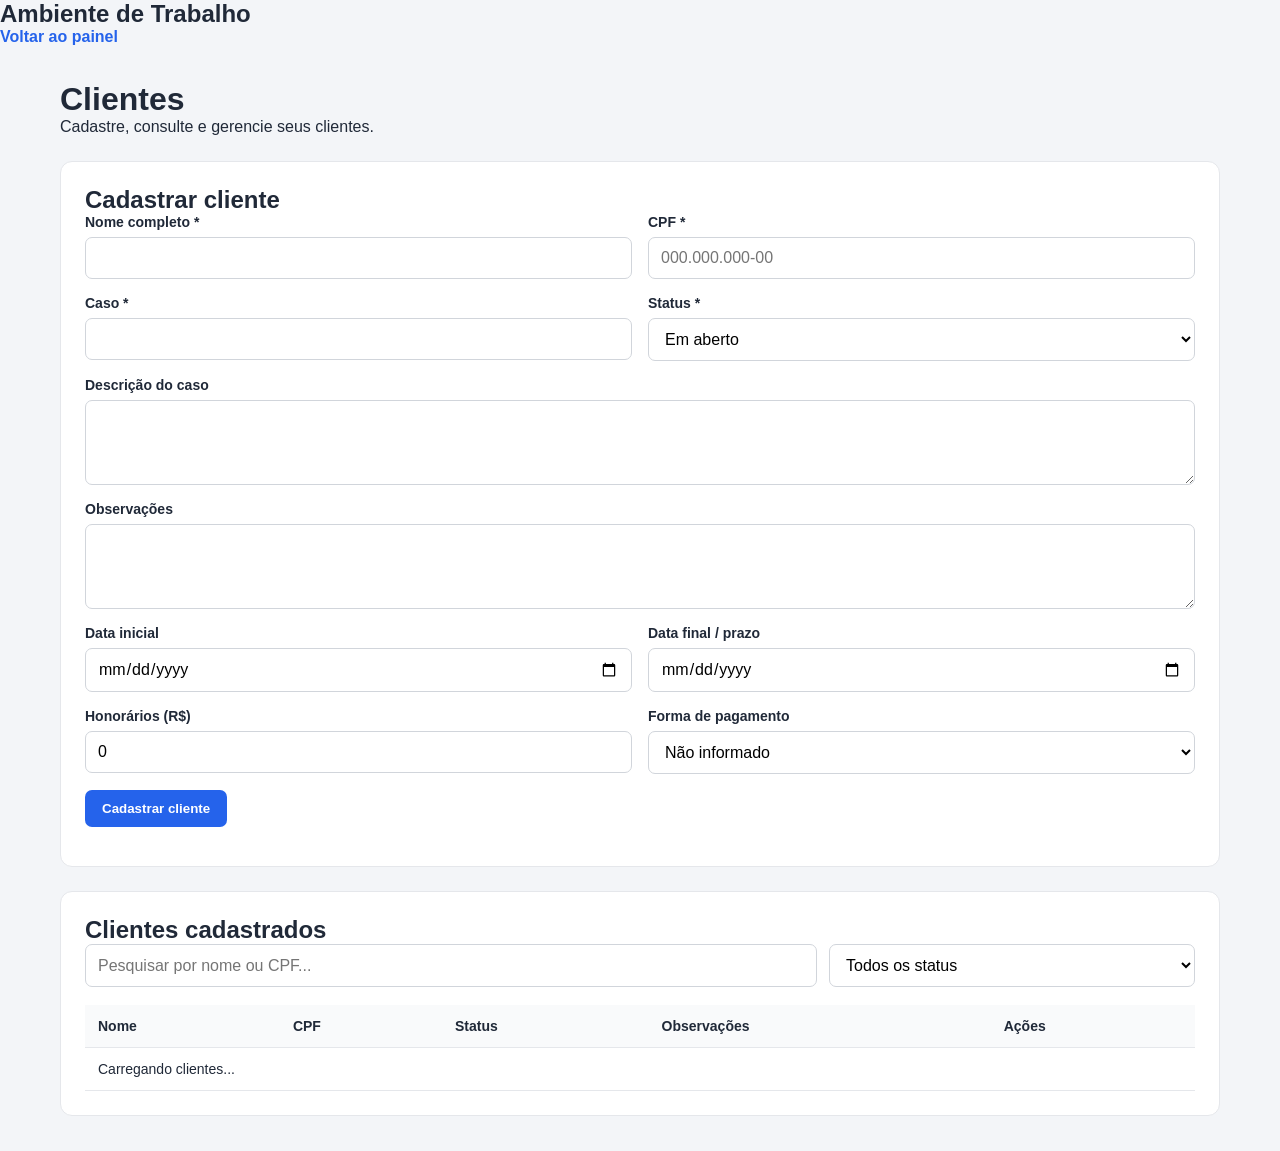
==== clientes.html @ e9aacd40 "Add clientes.html for client management" ====
<!DOCTYPE html>
<html lang="pt-BR">
<head>
  <meta charset="UTF-8">
  <meta name="viewport" content="width=device-width, initial-scale=1.0">
  <title>Clientes | Ambiente de Trabalho</title>
  <link rel="stylesheet" href="./assets/css/style.css">
  <style>
    .page-content {
      max-width: 1200px;
      margin: 35px auto;
      padding: 0 20px;
    }

    .page-heading {
      display: flex;
      justify-content: space-between;
      align-items: center;
      gap: 15px;
      flex-wrap: wrap;
      margin-bottom: 25px;
    }

    .client-card {
      background: white;
      border: 1px solid #e5e7eb;
      border-radius: 12px;
      padding: 24px;
      margin-bottom: 24px;
    }

    .client-form {
      display: grid;
      grid-template-columns: repeat(2, minmax(0, 1fr));
      gap: 16px;
    }

    .field {
      display: flex;
      flex-direction: column;
      gap: 7px;
    }

    .field.full {
      grid-column: 1 / -1;
    }

    .field label {
      font-weight: 600;
      font-size: 14px;
    }

    .field input,
    .field select,
    .field textarea,
    .filters input,
    .filters select {
      width: 100%;
      padding: 11px 12px;
      border: 1px solid #d1d5db;
      border-radius: 7px;
      font: inherit;
      background: white;
      box-sizing: border-box;
    }

    .field textarea {
      min-height: 85px;
      resize: vertical;
    }

    .form-actions {
      grid-column: 1 / -1;
      display: flex;
      gap: 10px;
      flex-wrap: wrap;
    }

    .action-button {
      border: 0;
      padding: 11px 17px;
      border-radius: 7px;
      cursor: pointer;
      font-weight: 600;
      background: #2563eb;
      color: white;
    }

    .secondary-button {
      background: #e5e7eb;
      color: #111827;
    }

    .danger-button {
      background: #dc2626;
      color: white;
    }

    .filters {
      display: grid;
      grid-template-columns: 2fr 1fr;
      gap: 12px;
      margin-bottom: 18px;
    }

    .table-container {
      overflow-x: auto;
    }

    .clients-table {
      width: 100%;
      border-collapse: collapse;
      min-width: 700px;
    }

    .clients-table th,
    .clients-table td {
      text-align: left;
      padding: 13px;
      border-bottom: 1px solid #e5e7eb;
      font-size: 14px;
    }

    .clients-table th {
      background: #f9fafb;
    }

    .status {
      display: inline-block;
      padding: 5px 9px;
      border-radius: 20px;
      font-size: 12px;
      font-weight: 600;
      background: #f3f4f6;
    }

    .status.agendamento {
      background: #fef3c7;
      color: #92400e;
    }

    .status.concluido {
      background: #dcfce7;
      color: #166534;
    }

    .status.em_aberto {
      background: #dbeafe;
      color: #1e40af;
    }

    .row-actions {
      display: flex;
      gap: 7px;
    }

    .row-actions button {
      padding: 7px 10px;
      border: 0;
      border-radius: 6px;
      cursor: pointer;
    }

    .message-area {
      margin: 15px 0;
      font-size: 14px;
    }

    .message-area.error {
      color: #dc2626;
    }

    .message-area.success {
      color: #15803d;
    }

    .back-link {
      color: #2563eb;
      text-decoration: none;
      font-weight: 600;
    }

    @media (max-width: 650px) {
      .client-form,
      .filters {
        grid-template-columns: 1fr;
      }

      .field.full,
      .form-actions {
        grid-column: auto;
      }
    }
  </style>
</head>

<body>
  <header class="header">
    <div class="container">
      <h2>Ambiente de Trabalho</h2>
      <a class="back-link" href="./app.html">Voltar ao painel</a>
    </div>
  </header>

  <main class="page-content">
    <div class="page-heading">
      <div>
        <h1>Clientes</h1>
        <p>Cadastre, consulte e gerencie seus clientes.</p>
      </div>
    </div>

    <section class="client-card">
      <h2 id="formTitle">Cadastrar cliente</h2>

      <form id="clientForm" class="client-form">
        <input type="hidden" id="clientId">

        <div class="field">
          <label for="nome">Nome completo *</label>
          <input id="nome" type="text" required>
        </div>

        <div class="field">
          <label for="cpf">CPF *</label>
          <input id="cpf" type="text" maxlength="14"
                 placeholder="000.000.000-00" required>
        </div>

        <div class="field">
          <label for="caso">Caso *</label>
          <input id="caso" type="text" required>
        </div>

        <div class="field">
          <label for="status">Status *</label>
          <select id="status" required>
            <option value="em_aberto">Em aberto</option>
            <option value="agendamento">Agendamento</option>
            <option value="concluido">Concluído</option>
          </select>
        </div>

        <div class="field full">
          <label for="descricao">Descrição do caso</label>
          <textarea id="descricao"></textarea>
        </div>

        <div class="field full">
          <label for="observacoes">Observações</label>
          <textarea id="observacoes"></textarea>
        </div>

        <div class="field">
          <label for="dataInicial">Data inicial</label>
          <input id="dataInicial" type="date">
        </div>

        <div class="field">
          <label for="dataFinal">Data final / prazo</label>
          <input id="dataFinal" type="date">
        </div>

        <div class="field">
          <label for="honorarios">Honorários (R$)</label>
          <input id="honorarios" type="number"
                 min="0" step="0.01" value="0">
        </div>

        <div class="field">
          <label for="formaPagamento">Forma de pagamento</label>
          <select id="formaPagamento">
            <option value="">Não informado</option>
            <option value="parcelado">Parcelado</option>
            <option value="a_vista">À vista</option>
          </select>
        </div>

        <div class="form-actions">
          <button class="action-button" id="saveButton" type="submit">
            Cadastrar cliente
          </button>
          <button class="action-button secondary-button"
                  id="cancelButton" type="button" hidden>
            Cancelar edição
          </button>
        </div>
      </form>

      <div id="formMessage" class="message-area"></div>
    </section>

    <section class="client-card">
      <h2>Clientes cadastrados</h2>

      <div class="filters">
        <input id="searchInput" type="search"
               placeholder="Pesquisar por nome ou CPF...">

        <select id="filterStatus">
          <option value="">Todos os status</option>
          <option value="em_aberto">Em aberto</option>
          <option value="agendamento">Agendamento</option>
          <option value="concluido">Concluído</option>
        </select>
      </div>

      <div id="listMessage" class="message-area"></div>

      <div class="table-container">
        <table class="clients-table">
          <thead>
            <tr>
              <th>Nome</th>
              <th>CPF</th>
              <th>Status</th>
              <th>Observações</th>
              <th>Ações</th>
            </tr>
          </thead>
          <tbody id="clientsList">
            <tr>
              <td colspan="5">Carregando clientes...</td>
            </tr>
          </tbody>
        </table>
      </div>
    </section>
  </main>

  <script type="module" src="./assets/js/clientes.js"></script>
</body>
</html>
---- assets/css/style.css ----
* {
    margin: 0;
    padding: 0;
    box-sizing: border-box;
}

body {
    font-family: Arial, sans-serif;
    background: #f3f5f8;
    color: #202938;
}

/* LOGIN */

.login-page {
    min-height: 100vh;
    display: flex;
    justify-content: center;
    align-items: center;
    padding: 24px;
}

.login-container {
    width: 100%;
    max-width: 430px;
    background: white;
    padding: 40px;
    border-radius: 14px;
    box-shadow: 0 10px 35px rgba(0,0,0,0.06);
}

.login-brand {
    text-align: center;
    margin-bottom: 35px;
}

.brand-icon {
    width: 55px;
    height: 55px;
    background: #26364b;
    color: white;
    display: flex;
    align-items: center;
    justify-content: center;
    margin: 0 auto 15px;
    border-radius: 12px;
    font-size: 25px;
    font-weight: bold;
}

.login-brand h1 {
    font-size: 22px;
    margin-bottom: 8px;
}

.login-brand p,
.form-header p {
    color: #8993a1;
    font-size: 13px;
}

.form-header {
    margin-bottom: 25px;
}

.form-header h2 {
    margin-bottom: 8px;
    font-size: 21px;
}

.form-group {
    margin-bottom: 20px;
}

.form-group label {
    display: block;
    font-size: 13px;
    font-weight: bold;
    margin-bottom: 8px;
}

.form-group input {
    width: 100%;
    padding: 13px;
    border: 1px solid #dce1e8;
    border-radius: 7px;
    outline: none;
    font-size: 14px;
}

.form-group input:focus {
    border-color: #405b7a;
    box-shadow: 0 0 0 3px rgba(64,91,122,0.1);
}

button {
    border: none;
    cursor: pointer;
    transition: 0.2s;
}

#loginButton {
    width: 100%;
    padding: 14px;
    background: #26364b;
    color: white;
    border-radius: 7px;
    font-weight: bold;
    font-size: 14px;
}

#loginButton:hover {
    background: #344c68;
}

#loginButton:disabled {
    opacity: 0.6;
    cursor: wait;
}

.message {
    font-size: 13px;
    margin-bottom: 12px;
}

.error {
    color: #d33d3d;
}

.login-container footer {
    text-align: center;
    color: #a0a7b1;
    font-size: 11px;
    margin-top: 30px;
}

/* PAINEL */

.dashboard-container {
    max-width: 1200px;
    margin: auto;
    padding: 40px 25px;
}

.dashboard-header {
    display: flex;
    justify-content: space-between;
    align-items: center;
    gap: 20px;
    margin-bottom: 35px;
}

.dashboard-header h1 {
    font-size: 25px;
    margin-bottom: 8px;
}

.dashboard-header p {
    color: #8993a1;
    font-size: 14px;
}

.logout-button {
    background: #26364b;
    color: white;
    padding: 11px 22px;
    border-radius: 7px;
}

.logout-button:hover {
    background: #405b7a;
}

.welcome-card {
    background: #26364b;
    color: white;
    padding: 35px;
    border-radius: 12px;
    margin-bottom: 25px;
}

.welcome-card span {
    font-size: 11px;
    letter-spacing: 2px;
    color: #b5c6dc;
}

.welcome-card h2 {
    margin: 15px 0;
    font-size: 24px;
}

.welcome-card p {
    font-size: 13px;
    color: #c4d0df;
}

.dashboard-grid {
    display: grid;
    grid-template-columns: repeat(3, 1fr);
    gap: 20px;
}

.dashboard-card {
    background: white;
    border: 1px solid #e7eaf0;
    padding: 25px;
    border-radius: 10px;
}

.dashboard-card span {
    color: #71849d;
    font-size: 12px;
    font-weight: bold;
}

.dashboard-card h3 {
    margin: 15px 0 10px;
}

.dashboard-card p {
    color: #8993a1;
    font-size: 13px;
    line-height: 1.6;
}

@media (max-width: 700px) {
    .login-container {
        padding: 28px 22px;
    }

    .dashboard-grid {
        grid-template-columns: 1fr;
    }

    .dashboard-header {
        align-items: flex-start;
    }

    .welcome-card {
        padding: 25px;
    }

    .welcome-card h2 {
        font-size: 20px;
    }
}
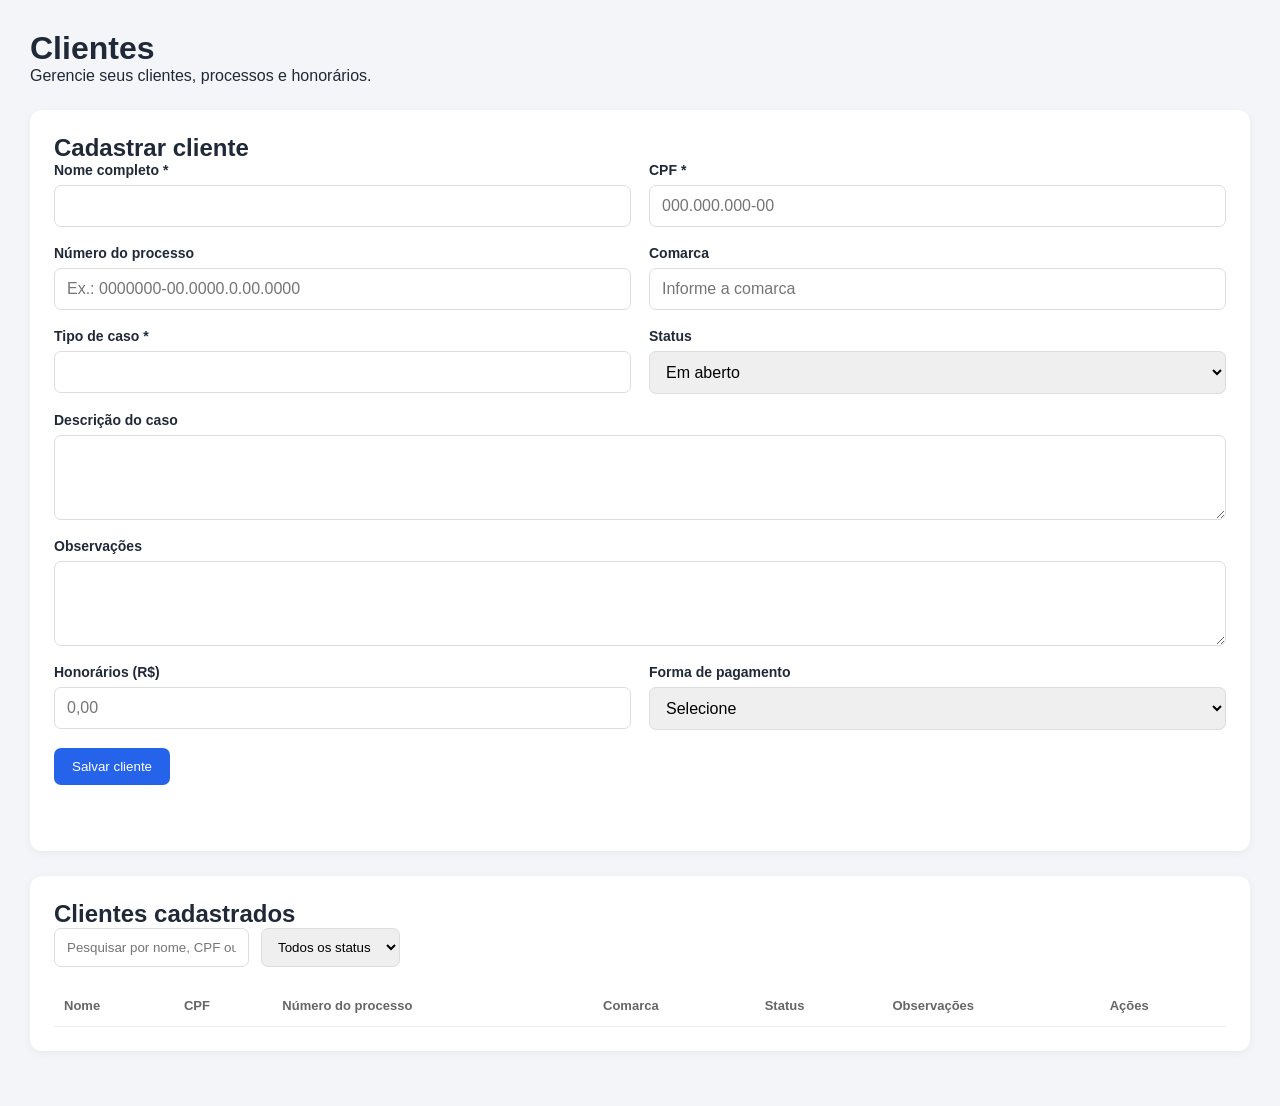
==== commit cea0e68c: "Refactor clientes.html structure and styles" ====
--- a/clientes.html
+++ b/clientes.html
@@ -1,334 +1,447 @@
-
 <!DOCTYPE html>
 <html lang="pt-BR">
 <head>
-  <meta charset="UTF-8">
-  <meta name="viewport" content="width=device-width, initial-scale=1.0">
-  <title>Clientes | Ambiente de Trabalho</title>
-  <link rel="stylesheet" href="./assets/css/style.css">
-  <style>
-    .page-content {
-      max-width: 1200px;
-      margin: 35px auto;
-      padding: 0 20px;
-    }
-
-    .page-heading {
-      display: flex;
-      justify-content: space-between;
-      align-items: center;
-      gap: 15px;
-      flex-wrap: wrap;
-      margin-bottom: 25px;
-    }
-
-    .client-card {
-      background: white;
-      border: 1px solid #e5e7eb;
-      border-radius: 12px;
-      padding: 24px;
-      margin-bottom: 24px;
-    }
-
-    .client-form {
-      display: grid;
-      grid-template-columns: repeat(2, minmax(0, 1fr));
-      gap: 16px;
-    }
-
-    .field {
-      display: flex;
-      flex-direction: column;
-      gap: 7px;
-    }
-
-    .field.full {
-      grid-column: 1 / -1;
-    }
-
-    .field label {
-      font-weight: 600;
-      font-size: 14px;
-    }
-
-    .field input,
-    .field select,
-    .field textarea,
-    .filters input,
-    .filters select {
-      width: 100%;
-      padding: 11px 12px;
-      border: 1px solid #d1d5db;
-      border-radius: 7px;
-      font: inherit;
-      background: white;
-      box-sizing: border-box;
-    }
-
-    .field textarea {
-      min-height: 85px;
-      resize: vertical;
-    }
-
-    .form-actions {
-      grid-column: 1 / -1;
-      display: flex;
-      gap: 10px;
-      flex-wrap: wrap;
-    }
-
-    .action-button {
-      border: 0;
-      padding: 11px 17px;
-      border-radius: 7px;
-      cursor: pointer;
-      font-weight: 600;
-      background: #2563eb;
-      color: white;
-    }
-
-    .secondary-button {
-      background: #e5e7eb;
-      color: #111827;
-    }
-
-    .danger-button {
-      background: #dc2626;
-      color: white;
-    }
-
-    .filters {
-      display: grid;
-      grid-template-columns: 2fr 1fr;
-      gap: 12px;
-      margin-bottom: 18px;
-    }
-
-    .table-container {
-      overflow-x: auto;
-    }
-
-    .clients-table {
-      width: 100%;
-      border-collapse: collapse;
-      min-width: 700px;
-    }
-
-    .clients-table th,
-    .clients-table td {
-      text-align: left;
-      padding: 13px;
-      border-bottom: 1px solid #e5e7eb;
-      font-size: 14px;
-    }
-
-    .clients-table th {
-      background: #f9fafb;
-    }
-
-    .status {
-      display: inline-block;
-      padding: 5px 9px;
-      border-radius: 20px;
-      font-size: 12px;
-      font-weight: 600;
-      background: #f3f4f6;
-    }
-
-    .status.agendamento {
-      background: #fef3c7;
-      color: #92400e;
-    }
-
-    .status.concluido {
-      background: #dcfce7;
-      color: #166534;
-    }
-
-    .status.em_aberto {
-      background: #dbeafe;
-      color: #1e40af;
-    }
-
-    .row-actions {
-      display: flex;
-      gap: 7px;
-    }
-
-    .row-actions button {
-      padding: 7px 10px;
-      border: 0;
-      border-radius: 6px;
-      cursor: pointer;
-    }
-
-    .message-area {
-      margin: 15px 0;
-      font-size: 14px;
-    }
-
-    .message-area.error {
-      color: #dc2626;
-    }
-
-    .message-area.success {
-      color: #15803d;
-    }
-
-    .back-link {
-      color: #2563eb;
-      text-decoration: none;
-      font-weight: 600;
-    }
-
-    @media (max-width: 650px) {
-      .client-form,
-      .filters {
-        grid-template-columns: 1fr;
-      }
-
-      .field.full,
-      .form-actions {
-        grid-column: auto;
-      }
-    }
-  </style>
+    <meta charset="UTF-8">
+    <meta name="viewport" content="width=device-width, initial-scale=1.0">
+    <title>Clientes</title>
+    <link rel="stylesheet" href="./assets/css/style.css">
+
+    <style>
+        .page-content {
+            padding: 30px;
+        }
+
+        .page-heading {
+            margin-bottom: 25px;
+        }
+
+        .client-card {
+            background: #fff;
+            border-radius: 12px;
+            padding: 24px;
+            margin-bottom: 25px;
+            box-shadow: 0 2px 10px rgba(0,0,0,.05);
+        }
+
+        .client-form {
+            display: grid;
+            grid-template-columns: repeat(2, minmax(0, 1fr));
+            gap: 18px;
+        }
+
+        .field {
+            display: flex;
+            flex-direction: column;
+            gap: 7px;
+        }
+
+        .field.full {
+            grid-column: 1 / -1;
+        }
+
+        .field label {
+            font-weight: 600;
+            font-size: 14px;
+        }
+
+        .field input,
+        .field select,
+        .field textarea {
+            width: 100%;
+            padding: 11px 12px;
+            border: 1px solid #ddd;
+            border-radius: 7px;
+            font: inherit;
+            box-sizing: border-box;
+        }
+
+        .field textarea {
+            min-height: 85px;
+            resize: vertical;
+        }
+
+        .form-actions {
+            grid-column: 1 / -1;
+            display: flex;
+            gap: 10px;
+            flex-wrap: wrap;
+        }
+
+        .form-actions button {
+            padding: 11px 18px;
+            border: 0;
+            border-radius: 7px;
+            cursor: pointer;
+        }
+
+        #saveButton {
+            background: #2563eb;
+            color: white;
+        }
+
+        #cancelButton {
+            background: #e5e7eb;
+            color: #333;
+        }
+
+        .filters {
+            display: flex;
+            gap: 12px;
+            margin-bottom: 18px;
+            flex-wrap: wrap;
+        }
+
+        .filters input,
+        .filters select {
+            padding: 10px 12px;
+            border: 1px solid #ddd;
+            border-radius: 7px;
+        }
+
+        .clients-table {
+            width: 100%;
+            border-collapse: collapse;
+        }
+
+        .clients-table th,
+        .clients-table td {
+            padding: 13px 10px;
+            border-bottom: 1px solid #eee;
+            text-align: left;
+            vertical-align: middle;
+        }
+
+        .clients-table th {
+            font-size: 13px;
+            color: #666;
+        }
+
+        .status {
+            display: inline-block;
+            padding: 5px 9px;
+            border-radius: 20px;
+            font-size: 12px;
+            background: #eee;
+        }
+
+        .status.em_aberto {
+            background: #fef3c7;
+            color: #92400e;
+        }
+
+        .status.agendamento {
+            background: #dbeafe;
+            color: #1e40af;
+        }
+
+        .status.concluido {
+            background: #dcfce7;
+            color: #166534;
+        }
+
+        .row-actions {
+            display: flex;
+            gap: 7px;
+            flex-wrap: wrap;
+        }
+
+        .row-actions button,
+        .installment-action {
+            border: 0;
+            border-radius: 6px;
+            padding: 7px 10px;
+            cursor: pointer;
+        }
+
+        .edit-button {
+            background: #dbeafe;
+            color: #1e40af;
+        }
+
+        .delete-button {
+            background: #fee2e2;
+            color: #991b1b;
+        }
+
+        .installments-section {
+            grid-column: 1 / -1;
+            background: #f8fafc;
+            border: 1px solid #e5e7eb;
+            border-radius: 9px;
+            padding: 18px;
+        }
+
+        .installment-list {
+            display: flex;
+            flex-direction: column;
+            gap: 12px;
+            margin-top: 15px;
+        }
+
+        .installment-item {
+            display: grid;
+            grid-template-columns: 1fr 1fr 1fr;
+            gap: 12px;
+            align-items: end;
+            padding: 12px;
+            background: white;
+            border: 1px solid #e5e7eb;
+            border-radius: 8px;
+        }
+
+        .installment-item label {
+            display: block;
+            font-size: 12px;
+            margin-bottom: 5px;
+            color: #555;
+        }
+
+        .installment-item input {
+            width: 100%;
+            box-sizing: border-box;
+            padding: 9px;
+            border: 1px solid #ddd;
+            border-radius: 6px;
+        }
+
+        .installment-record {
+            margin-top: 10px;
+            padding: 15px;
+            background: #f8fafc;
+            border-radius: 8px;
+        }
+
+        .installment-record table {
+            width: 100%;
+            border-collapse: collapse;
+        }
+
+        .installment-record th,
+        .installment-record td {
+            padding: 9px;
+            border-bottom: 1px solid #e5e7eb;
+            text-align: left;
+        }
+
+        .paid {
+            color: #15803d;
+            font-weight: 600;
+        }
+
+        .pending {
+            color: #b45309;
+            font-weight: 600;
+        }
+
+        .installment-action {
+            background: #e0e7ff;
+            color: #3730a3;
+        }
+
+        .client-details-row td {
+            padding: 0 12px 18px;
+        }
+
+        .muted {
+            color: #777;
+            font-size: 13px;
+        }
+
+        .message {
+            margin-top: 12px;
+            font-size: 14px;
+        }
+
+        @media (max-width: 850px) {
+            .page-content {
+                padding: 15px;
+            }
+
+            .client-form {
+                grid-template-columns: 1fr;
+            }
+
+            .field.full,
+            .form-actions,
+            .installments-section {
+                grid-column: 1;
+            }
+
+            .installment-item {
+                grid-template-columns: 1fr;
+            }
+
+            .table-wrapper {
+                overflow-x: auto;
+            }
+
+            .clients-table {
+                min-width: 850px;
+            }
+        }
+    </style>
 </head>
 
 <body>
-  <header class="header">
-    <div class="container">
-      <h2>Ambiente de Trabalho</h2>
-      <a class="back-link" href="./app.html">Voltar ao painel</a>
+    <div class="page-content">
+
+        <div class="page-heading">
+            <h1>Clientes</h1>
+            <p>Gerencie seus clientes, processos e honorários.</p>
+        </div>
+
+        <section class="client-card">
+            <h2 id="formTitle">Cadastrar cliente</h2>
+
+            <form id="clientForm" class="client-form">
+                <input type="hidden" id="clientId">
+
+                <div class="field">
+                    <label for="nome">Nome completo *</label>
+                    <input type="text" id="nome" required>
+                </div>
+
+                <div class="field">
+                    <label for="cpf">CPF *</label>
+                    <input type="text" id="cpf" maxlength="14"
+                           placeholder="000.000.000-00" required>
+                </div>
+
+                <div class="field">
+                    <label for="numeroProcesso">Número do processo</label>
+                    <input type="text" id="numeroProcesso"
+                           placeholder="Ex.: 0000000-00.0000.0.00.0000">
+                </div>
+
+                <div class="field">
+                    <label for="comarca">Comarca</label>
+                    <input type="text" id="comarca"
+                           placeholder="Informe a comarca">
+                </div>
+
+                <div class="field">
+                    <label for="caso">Tipo de caso *</label>
+                    <input type="text" id="caso" required>
+                </div>
+
+                <div class="field">
+                    <label for="status">Status</label>
+                    <select id="status">
+                        <option value="em_aberto">Em aberto</option>
+                        <option value="agendamento">Agendamento</option>
+                        <option value="concluido">Concluído</option>
+                    </select>
+                </div>
+
+                <div class="field full">
+                    <label for="descricao">Descrição do caso</label>
+                    <textarea id="descricao"></textarea>
+                </div>
+
+                <div class="field full">
+                    <label for="observacoes">Observações</label>
+                    <textarea id="observacoes"></textarea>
+                </div>
+
+                <div class="field">
+                    <label for="honorarios">Honorários (R$)</label>
+                    <input type="number" id="honorarios"
+                           min="0" step="0.01" placeholder="0,00">
+                </div>
+
+                <div class="field">
+                    <label for="formaPagamento">Forma de pagamento</label>
+                    <select id="formaPagamento">
+                        <option value="">Selecione</option>
+                        <option value="a_vista">À vista</option>
+                        <option value="parcelado">Parcelado</option>
+                    </select>
+                </div>
+
+                <div id="installmentsSection"
+                     class="installments-section"
+                     style="display:none;">
+
+                    <h3>Parcelamento dos honorários</h3>
+                    <p class="muted">
+                        O sistema dividirá o valor automaticamente.
+                        Você poderá ajustar o valor de cada parcela.
+                    </p>
+
+                    <div class="field">
+                        <label for="quantidadeParcelas">
+                            Quantidade de parcelas
+                        </label>
+                        <input type="number" id="quantidadeParcelas"
+                               min="1" max="120" value="2">
+                    </div>
+
+                    <div class="field" style="margin-top:12px;">
+                        <label for="primeiroVencimento">
+                            Mês da primeira parcela
+                        </label>
+                        <input type="month" id="primeiroVencimento">
+                    </div>
+
+                    <div id="installmentList" class="installment-list"></div>
+
+                    <p id="installmentTotal" class="muted"></p>
+                </div>
+
+                <div class="form-actions">
+                    <button type="submit" id="saveButton">
+                        Salvar cliente
+                    </button>
+
+                    <button type="button" id="cancelButton"
+                            style="display:none;">
+                        Cancelar edição
+                    </button>
+                </div>
+
+                <div id="formMessage"
+                     class="message field full"></div>
+            </form>
+        </section>
+
+        <section class="client-card">
+            <h2>Clientes cadastrados</h2>
+
+            <div class="filters">
+                <input type="text" id="searchInput"
+                       placeholder="Pesquisar por nome, CPF ou processo">
+
+                <select id="filterStatus">
+                    <option value="">Todos os status</option>
+                    <option value="em_aberto">Em aberto</option>
+                    <option value="agendamento">Agendamento</option>
+                    <option value="concluido">Concluído</option>
+                </select>
+            </div>
+
+            <div id="listMessage" class="message"></div>
+
+            <div class="table-wrapper">
+                <table class="clients-table">
+                    <thead>
+                        <tr>
+                            <th>Nome</th>
+                            <th>CPF</th>
+                            <th>Número do processo</th>
+                            <th>Comarca</th>
+                            <th>Status</th>
+                            <th>Observações</th>
+                            <th>Ações</th>
+                        </tr>
+                    </thead>
+
+                    <tbody id="clientsList"></tbody>
+                </table>
+            </div>
+        </section>
+
     </div>
-  </header>
-
-  <main class="page-content">
-    <div class="page-heading">
-      <div>
-        <h1>Clientes</h1>
-        <p>Cadastre, consulte e gerencie seus clientes.</p>
-      </div>
-    </div>
-
-    <section class="client-card">
-      <h2 id="formTitle">Cadastrar cliente</h2>
-
-      <form id="clientForm" class="client-form">
-        <input type="hidden" id="clientId">
-
-        <div class="field">
-          <label for="nome">Nome completo *</label>
-          <input id="nome" type="text" required>
-        </div>
-
-        <div class="field">
-          <label for="cpf">CPF *</label>
-          <input id="cpf" type="text" maxlength="14"
-                 placeholder="000.000.000-00" required>
-        </div>
-
-        <div class="field">
-          <label for="caso">Caso *</label>
-          <input id="caso" type="text" required>
-        </div>
-
-        <div class="field">
-          <label for="status">Status *</label>
-          <select id="status" required>
-            <option value="em_aberto">Em aberto</option>
-            <option value="agendamento">Agendamento</option>
-            <option value="concluido">Concluído</option>
-          </select>
-        </div>
-
-        <div class="field full">
-          <label for="descricao">Descrição do caso</label>
-          <textarea id="descricao"></textarea>
-        </div>
-
-        <div class="field full">
-          <label for="observacoes">Observações</label>
-          <textarea id="observacoes"></textarea>
-        </div>
-
-        <div class="field">
-          <label for="dataInicial">Data inicial</label>
-          <input id="dataInicial" type="date">
-        </div>
-
-        <div class="field">
-          <label for="dataFinal">Data final / prazo</label>
-          <input id="dataFinal" type="date">
-        </div>
-
-        <div class="field">
-          <label for="honorarios">Honorários (R$)</label>
-          <input id="honorarios" type="number"
-                 min="0" step="0.01" value="0">
-        </div>
-
-        <div class="field">
-          <label for="formaPagamento">Forma de pagamento</label>
-          <select id="formaPagamento">
-            <option value="">Não informado</option>
-            <option value="parcelado">Parcelado</option>
-            <option value="a_vista">À vista</option>
-          </select>
-        </div>
-
-        <div class="form-actions">
-          <button class="action-button" id="saveButton" type="submit">
-            Cadastrar cliente
-          </button>
-          <button class="action-button secondary-button"
-                  id="cancelButton" type="button" hidden>
-            Cancelar edição
-          </button>
-        </div>
-      </form>
-
-      <div id="formMessage" class="message-area"></div>
-    </section>
-
-    <section class="client-card">
-      <h2>Clientes cadastrados</h2>
-
-      <div class="filters">
-        <input id="searchInput" type="search"
-               placeholder="Pesquisar por nome ou CPF...">
-
-        <select id="filterStatus">
-          <option value="">Todos os status</option>
-          <option value="em_aberto">Em aberto</option>
-          <option value="agendamento">Agendamento</option>
-          <option value="concluido">Concluído</option>
-        </select>
-      </div>
-
-      <div id="listMessage" class="message-area"></div>
-
-      <div class="table-container">
-        <table class="clients-table">
-          <thead>
-            <tr>
-              <th>Nome</th>
-              <th>CPF</th>
-              <th>Status</th>
-              <th>Observações</th>
-              <th>Ações</th>
-            </tr>
-          </thead>
-          <tbody id="clientsList">
-            <tr>
-              <td colspan="5">Carregando clientes...</td>
-            </tr>
-          </tbody>
-        </table>
-      </div>
-    </section>
-  </main>
-
-  <script type="module" src="./assets/js/clientes.js"></script>
+
+    <script type="module" src="./assets/js/clientes.js"></script>
 </body>
 </html>
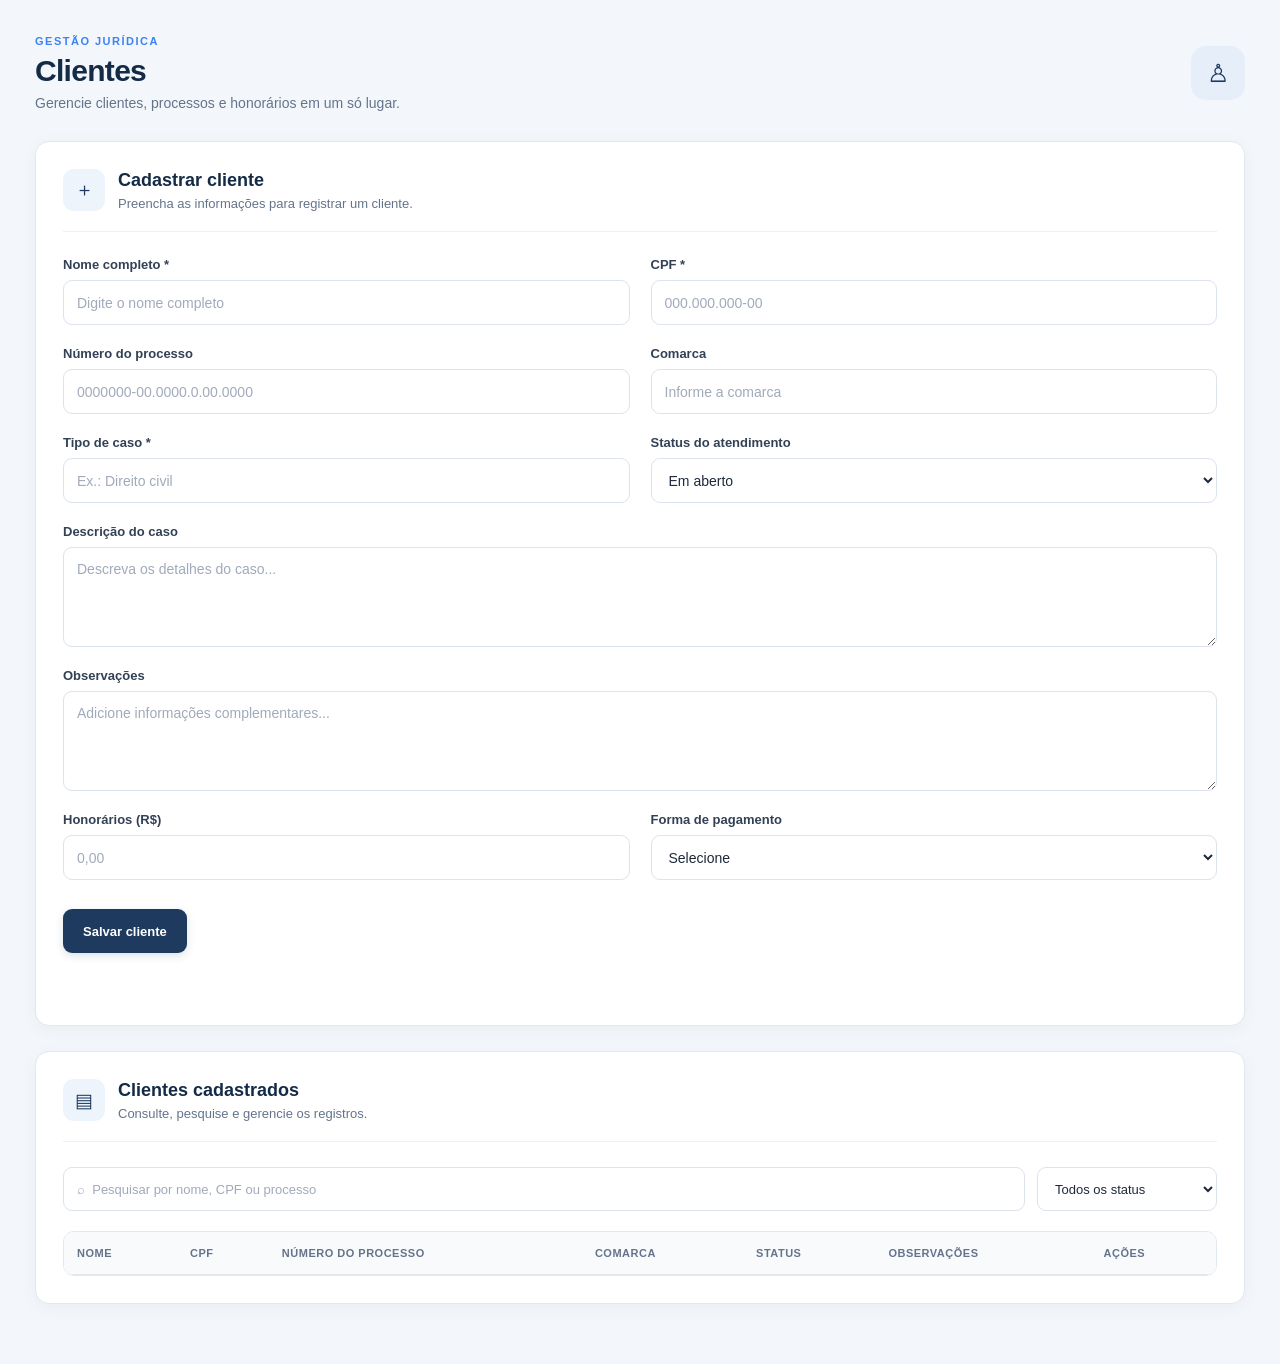
==== commit c349bca5: "Update clientes.html" ====
--- a/clientes.html
+++ b/clientes.html
@@ -1,38 +1,156 @@
+
 <!DOCTYPE html>
 <html lang="pt-BR">
 <head>
     <meta charset="UTF-8">
     <meta name="viewport" content="width=device-width, initial-scale=1.0">
-    <title>Clientes</title>
+    <title>Clientes | Gestão Jurídica</title>
+
     <link rel="stylesheet" href="./assets/css/style.css">
 
     <style>
+        :root {
+            --primary: #1e3a5f;
+            --primary-dark: #142b47;
+            --accent: #3b82f6;
+            --background: #f3f6fa;
+            --surface: #ffffff;
+            --border: #e2e8f0;
+            --text: #1e293b;
+            --muted: #64748b;
+            --success: #15803d;
+            --danger: #dc2626;
+            --radius: 14px;
+            --shadow: 0 4px 18px rgba(15, 23, 42, .045);
+        }
+
+        * {
+            box-sizing: border-box;
+        }
+
+        body {
+            background: var(--background);
+            color: var(--text);
+            font-family: Inter, -apple-system, BlinkMacSystemFont,
+                "Segoe UI", sans-serif;
+        }
+
         .page-content {
-            padding: 30px;
-        }
+            width: 100%;
+            max-width: 1500px;
+            margin: 0 auto;
+            padding: 35px;
+        }
+
+        /* CABEÇALHO */
 
         .page-heading {
+            display: flex;
+            justify-content: space-between;
+            align-items: center;
+            gap: 20px;
+            margin-bottom: 30px;
+        }
+
+        .heading-info {
+            display: flex;
+            flex-direction: column;
+            gap: 7px;
+        }
+
+        .heading-label {
+            color: var(--accent);
+            font-size: 11px;
+            font-weight: 800;
+            text-transform: uppercase;
+            letter-spacing: 1.5px;
+        }
+
+        .page-heading h1 {
+            margin: 0;
+            color: var(--primary-dark);
+            font-size: 30px;
+            font-weight: 750;
+            letter-spacing: -.7px;
+        }
+
+        .page-heading p {
+            margin: 0;
+            color: var(--muted);
+            font-size: 14px;
+        }
+
+        .heading-icon {
+            width: 54px;
+            height: 54px;
+            display: flex;
+            align-items: center;
+            justify-content: center;
+            background: #e5eef9;
+            color: var(--primary);
+            border-radius: 15px;
+            font-size: 25px;
+        }
+
+        /* CARDS */
+
+        .client-card {
+            background: var(--surface);
+            border: 1px solid var(--border);
+            border-radius: var(--radius);
+            padding: 27px;
             margin-bottom: 25px;
-        }
-
-        .client-card {
-            background: #fff;
-            border-radius: 12px;
-            padding: 24px;
+            box-shadow: var(--shadow);
+        }
+
+        .card-heading {
+            display: flex;
+            align-items: center;
+            gap: 13px;
             margin-bottom: 25px;
-            box-shadow: 0 2px 10px rgba(0,0,0,.05);
-        }
+            padding-bottom: 20px;
+            border-bottom: 1px solid #edf1f5;
+        }
+
+        .card-icon {
+            width: 42px;
+            height: 42px;
+            flex-shrink: 0;
+            display: flex;
+            align-items: center;
+            justify-content: center;
+            background: #edf4fc;
+            color: var(--primary);
+            border-radius: 11px;
+            font-size: 19px;
+        }
+
+        .card-heading h2 {
+            margin: 0 0 5px;
+            color: var(--primary-dark);
+            font-size: 18px;
+            font-weight: 750;
+        }
+
+        .card-heading p {
+            margin: 0;
+            color: var(--muted);
+            font-size: 13px;
+        }
+
+        /* FORMULÁRIO */
 
         .client-form {
             display: grid;
             grid-template-columns: repeat(2, minmax(0, 1fr));
-            gap: 18px;
+            gap: 21px;
         }
 
         .field {
             display: flex;
             flex-direction: column;
-            gap: 7px;
+            gap: 8px;
+            min-width: 0;
         }
 
         .field.full {
@@ -40,98 +158,315 @@
         }
 
         .field label {
-            font-weight: 600;
-            font-size: 14px;
+            color: #334155;
+            font-size: 13px;
+            font-weight: 650;
         }
 
         .field input,
         .field select,
         .field textarea {
             width: 100%;
-            padding: 11px 12px;
-            border: 1px solid #ddd;
-            border-radius: 7px;
+            min-height: 45px;
+            padding: 11px 13px;
+            border: 1px solid #dce3ec;
+            border-radius: 9px;
+            background: #fff;
+            color: var(--text);
+            font-family: inherit;
+            font-size: 14px;
+            outline: none;
+            transition: border .2s, box-shadow .2s;
+        }
+
+        .field input::placeholder,
+        .field textarea::placeholder,
+        .filters input::placeholder {
+            color: #a0aaba;
+        }
+
+        .field input:focus,
+        .field select:focus,
+        .field textarea:focus {
+            border-color: var(--accent);
+            box-shadow: 0 0 0 3px rgba(59, 130, 246, .10);
+        }
+
+        .field textarea {
+            min-height: 100px;
+            resize: vertical;
+            line-height: 1.5;
+        }
+
+        /* PARCELAMENTO */
+
+        .installments-section {
+            grid-column: 1 / -1;
+            padding: 23px;
+            background: #f8fafc;
+            border: 1px solid #dfe8f2;
+            border-radius: 12px;
+        }
+
+        .installments-section h3 {
+            margin: 0 0 7px;
+            color: var(--primary-dark);
+            font-size: 17px;
+        }
+
+        .muted {
+            color: var(--muted);
+            font-size: 13px;
+            line-height: 1.6;
+        }
+
+        .installments-section > .field {
+            max-width: 420px;
+            margin-top: 17px;
+        }
+
+        .installment-list {
+            display: flex;
+            flex-direction: column;
+            gap: 12px;
+            margin-top: 20px;
+        }
+
+        .installment-item {
+            display: grid;
+            grid-template-columns: .8fr 1.2fr 1fr;
+            gap: 18px;
+            align-items: center;
+            padding: 18px;
+            background: #fff;
+            border: 1px solid var(--border);
+            border-radius: 11px;
+            transition: .2s ease;
+        }
+
+        .installment-item:hover {
+            border-color: #b8cdea;
+        }
+
+        .installment-item > div {
+            display: flex;
+            flex-direction: column;
+            gap: 7px;
+            min-width: 0;
+        }
+
+        .installment-item label {
+            color: var(--muted);
+            font-size: 11px;
+            font-weight: 700;
+            text-transform: uppercase;
+            letter-spacing: .4px;
+        }
+
+        .installment-item strong {
+            color: var(--primary);
+            font-size: 14px;
+        }
+
+        .installment-item input {
+            width: 100%;
+            min-width: 0;
+            height: 42px;
+            padding: 9px 11px;
+            border: 1px solid #dce3ec;
+            border-radius: 8px;
+            background: white;
+            color: var(--text);
             font: inherit;
-            box-sizing: border-box;
-        }
-
-        .field textarea {
-            min-height: 85px;
-            resize: vertical;
-        }
+            font-size: 13px;
+            outline: none;
+        }
+
+        .installment-item input:focus {
+            border-color: var(--accent);
+            box-shadow: 0 0 0 3px rgba(59, 130, 246, .10);
+        }
+
+        #installmentTotal {
+            margin: 18px 0 0;
+            padding: 15px 17px;
+            background: #edf4fc;
+            border: 1px solid #d4e4f7;
+            border-radius: 9px;
+            font-size: 13px;
+            font-weight: 700;
+            line-height: 1.8;
+        }
+
+        /* BOTÕES */
 
         .form-actions {
             grid-column: 1 / -1;
             display: flex;
-            gap: 10px;
+            align-items: center;
+            gap: 11px;
             flex-wrap: wrap;
+            padding-top: 8px;
         }
 
         .form-actions button {
-            padding: 11px 18px;
+            min-height: 44px;
+            padding: 11px 20px;
             border: 0;
-            border-radius: 7px;
+            border-radius: 9px;
+            font-family: inherit;
+            font-size: 13px;
+            font-weight: 700;
             cursor: pointer;
+            transition: .2s ease;
         }
 
         #saveButton {
-            background: #2563eb;
+            background: var(--primary);
             color: white;
+            box-shadow: 0 3px 8px rgba(30, 58, 95, .15);
+        }
+
+        #saveButton:hover {
+            background: var(--primary-dark);
+            transform: translateY(-1px);
+        }
+
+        #saveButton:disabled {
+            opacity: .6;
+            cursor: wait;
+            transform: none;
         }
 
         #cancelButton {
-            background: #e5e7eb;
-            color: #333;
-        }
+            background: #edf0f4;
+            color: #475569;
+        }
+
+        #cancelButton:hover {
+            background: #e2e8f0;
+        }
+
+        /* MENSAGENS */
+
+        .message {
+            margin-top: 12px;
+            font-size: 13px;
+            line-height: 1.5;
+        }
+
+        #formMessage {
+            grid-column: 1 / -1;
+        }
+
+        #listMessage {
+            margin: 0 0 15px;
+            color: var(--muted);
+        }
+
+        /* PESQUISA E FILTROS */
 
         .filters {
             display: flex;
             gap: 12px;
-            margin-bottom: 18px;
+            margin-bottom: 20px;
             flex-wrap: wrap;
         }
 
         .filters input,
         .filters select {
-            padding: 10px 12px;
-            border: 1px solid #ddd;
-            border-radius: 7px;
+            min-height: 44px;
+            padding: 10px 13px;
+            border: 1px solid #dce3ec;
+            border-radius: 9px;
+            background: #fff;
+            color: var(--text);
+            font-family: inherit;
+            font-size: 13px;
+            outline: none;
+        }
+
+        .filters input {
+            flex: 1;
+            min-width: 220px;
+        }
+
+        .filters select {
+            min-width: 180px;
+        }
+
+        .filters input:focus,
+        .filters select:focus {
+            border-color: var(--accent);
+            box-shadow: 0 0 0 3px rgba(59, 130, 246, .10);
+        }
+
+        /* TABELA */
+
+        .table-wrapper {
+            width: 100%;
+            overflow-x: auto;
+            border: 1px solid var(--border);
+            border-radius: 11px;
         }
 
         .clients-table {
             width: 100%;
-            border-collapse: collapse;
-        }
-
-        .clients-table th,
+            min-width: 900px;
+            border-collapse: separate;
+            border-spacing: 0;
+            background: #fff;
+        }
+
+        .clients-table th {
+            padding: 15px 13px;
+            background: #f8fafc;
+            color: #64748b;
+            border-bottom: 1px solid var(--border);
+            text-align: left;
+            font-size: 11px;
+            font-weight: 750;
+            text-transform: uppercase;
+            letter-spacing: .5px;
+            white-space: nowrap;
+        }
+
         .clients-table td {
-            padding: 13px 10px;
-            border-bottom: 1px solid #eee;
-            text-align: left;
+            padding: 15px 13px;
+            border-bottom: 1px solid #edf1f5;
+            color: #334155;
+            font-size: 13px;
             vertical-align: middle;
         }
 
-        .clients-table th {
-            font-size: 13px;
-            color: #666;
-        }
+        .clients-table tbody tr:last-child td {
+            border-bottom: 0;
+        }
+
+        .clients-table tbody tr:hover {
+            background: #f8fbff;
+        }
+
+        /* STATUS */
 
         .status {
-            display: inline-block;
-            padding: 5px 9px;
+            display: inline-flex;
+            align-items: center;
+            padding: 6px 10px;
             border-radius: 20px;
-            font-size: 12px;
-            background: #eee;
+            font-size: 11px;
+            font-weight: 750;
+            white-space: nowrap;
         }
 
         .status.em_aberto {
-            background: #fef3c7;
-            color: #92400e;
+            background: #fff4d6;
+            color: #986500;
         }
 
         .status.agendamento {
-            background: #dbeafe;
-            color: #1e40af;
+            background: #e5efff;
+            color: #2455a4;
         }
 
         .status.concluido {
@@ -139,144 +474,190 @@
             color: #166534;
         }
 
+        /* AÇÕES */
+
         .row-actions {
             display: flex;
-            gap: 7px;
+            align-items: center;
+            gap: 6px;
             flex-wrap: wrap;
         }
 
         .row-actions button,
         .installment-action {
+            min-height: 32px;
+            padding: 7px 10px;
             border: 0;
-            border-radius: 6px;
-            padding: 7px 10px;
+            border-radius: 7px;
+            font-family: inherit;
+            font-size: 11px;
+            font-weight: 700;
             cursor: pointer;
+            transition: .2s ease;
         }
 
         .edit-button {
-            background: #dbeafe;
-            color: #1e40af;
+            background: #e5efff;
+            color: #2455a4;
+        }
+
+        .edit-button:hover {
+            background: #d5e5ff;
         }
 
         .delete-button {
-            background: #fee2e2;
-            color: #991b1b;
-        }
-
-        .installments-section {
-            grid-column: 1 / -1;
+            background: #fee9e9;
+            color: #b42323;
+        }
+
+        .delete-button:hover {
+            background: #fbd5d5;
+        }
+
+        .installment-action {
+            background: #e9e8ff;
+            color: #4338a3;
+        }
+
+        .installment-action:hover {
+            background: #dcdafe;
+        }
+
+        /* DETALHES DAS PARCELAS */
+
+        .client-details-row td {
+            padding: 0 13px 18px;
             background: #f8fafc;
-            border: 1px solid #e5e7eb;
-            border-radius: 9px;
-            padding: 18px;
-        }
-
-        .installment-list {
-            display: flex;
-            flex-direction: column;
-            gap: 12px;
-            margin-top: 15px;
-        }
-
-        .installment-item {
-            display: grid;
-            grid-template-columns: 1fr 1fr 1fr;
-            gap: 12px;
-            align-items: end;
-            padding: 12px;
-            background: white;
-            border: 1px solid #e5e7eb;
-            border-radius: 8px;
-        }
-
-        .installment-item label {
-            display: block;
-            font-size: 12px;
-            margin-bottom: 5px;
-            color: #555;
-        }
-
-        .installment-item input {
-            width: 100%;
-            box-sizing: border-box;
-            padding: 9px;
-            border: 1px solid #ddd;
-            border-radius: 6px;
         }
 
         .installment-record {
             margin-top: 10px;
-            padding: 15px;
-            background: #f8fafc;
-            border-radius: 8px;
+            padding: 20px;
+            background: white;
+            border: 1px solid var(--border);
+            border-radius: 11px;
+            overflow-x: auto;
+        }
+
+        .installment-record h3 {
+            margin: 0 0 12px;
+            color: var(--primary-dark);
+            font-size: 16px;
+        }
+
+        .installment-record p {
+            color: var(--muted);
+            font-size: 13px;
         }
 
         .installment-record table {
             width: 100%;
+            min-width: 550px;
+            margin-top: 14px;
             border-collapse: collapse;
         }
 
         .installment-record th,
         .installment-record td {
-            padding: 9px;
-            border-bottom: 1px solid #e5e7eb;
+            padding: 12px;
+            border-bottom: 1px solid #edf1f5;
             text-align: left;
+            font-size: 12px;
+        }
+
+        .installment-record th {
+            color: var(--muted);
+            background: #f8fafc;
+            text-transform: uppercase;
+            font-size: 10px;
         }
 
         .paid {
-            color: #15803d;
-            font-weight: 600;
+            color: var(--success);
+            font-weight: 750;
         }
 
         .pending {
             color: #b45309;
-            font-weight: 600;
-        }
-
-        .installment-action {
-            background: #e0e7ff;
-            color: #3730a3;
-        }
-
-        .client-details-row td {
-            padding: 0 12px 18px;
-        }
-
-        .muted {
-            color: #777;
-            font-size: 13px;
-        }
-
-        .message {
-            margin-top: 12px;
-            font-size: 14px;
-        }
+            font-weight: 750;
+        }
+
+        /* RESPONSIVIDADE */
 
         @media (max-width: 850px) {
             .page-content {
-                padding: 15px;
+                padding: 22px 16px;
+            }
+
+            .client-card {
+                padding: 21px 17px;
+            }
+
+            .installment-item {
+                grid-template-columns: 1fr 1fr;
+            }
+
+            .installment-item > div:first-child {
+                grid-column: 1 / -1;
+            }
+        }
+
+        @media (max-width: 600px) {
+            .page-heading {
+                align-items: flex-start;
+            }
+
+            .page-heading h1 {
+                font-size: 25px;
+            }
+
+            .heading-icon {
+                width: 45px;
+                height: 45px;
+                font-size: 21px;
             }
 
             .client-form {
                 grid-template-columns: 1fr;
+                gap: 17px;
             }
 
             .field.full,
             .form-actions,
-            .installments-section {
+            .installments-section,
+            #formMessage {
                 grid-column: 1;
+            }
+
+            .card-heading {
+                align-items: flex-start;
+            }
+
+            .filters {
+                flex-direction: column;
+            }
+
+            .filters input,
+            .filters select {
+                width: 100%;
+                min-width: 0;
             }
 
             .installment-item {
                 grid-template-columns: 1fr;
-            }
-
-            .table-wrapper {
-                overflow-x: auto;
-            }
-
-            .clients-table {
-                min-width: 850px;
+                gap: 14px;
+            }
+
+            .installment-item > div:first-child {
+                grid-column: auto;
+            }
+
+            .installments-section {
+                padding: 17px;
+            }
+
+            .form-actions button {
+                flex: 1;
             }
         }
     </style>
@@ -285,20 +666,38 @@
 <body>
     <div class="page-content">
 
-        <div class="page-heading">
-            <h1>Clientes</h1>
-            <p>Gerencie seus clientes, processos e honorários.</p>
-        </div>
+        <!-- CABEÇALHO -->
+
+        <header class="page-heading">
+            <div class="heading-info">
+                <span class="heading-label">GESTÃO JURÍDICA</span>
+                <h1>Clientes</h1>
+                <p>Gerencie clientes, processos e honorários em um só lugar.</p>
+            </div>
+
+            <div class="heading-icon">♙</div>
+        </header>
+
+        <!-- CADASTRO -->
 
         <section class="client-card">
-            <h2 id="formTitle">Cadastrar cliente</h2>
+
+            <div class="card-heading">
+                <div class="card-icon">＋</div>
+                <div>
+                    <h2 id="formTitle">Cadastrar cliente</h2>
+                    <p>Preencha as informações para registrar um cliente.</p>
+                </div>
+            </div>
 
             <form id="clientForm" class="client-form">
+
                 <input type="hidden" id="clientId">
 
                 <div class="field">
                     <label for="nome">Nome completo *</label>
-                    <input type="text" id="nome" required>
+                    <input type="text" id="nome"
+                           placeholder="Digite o nome completo" required>
                 </div>
 
                 <div class="field">
@@ -310,7 +709,7 @@
                 <div class="field">
                     <label for="numeroProcesso">Número do processo</label>
                     <input type="text" id="numeroProcesso"
-                           placeholder="Ex.: 0000000-00.0000.0.00.0000">
+                           placeholder="0000000-00.0000.0.00.0000">
                 </div>
 
                 <div class="field">
@@ -321,11 +720,12 @@
 
                 <div class="field">
                     <label for="caso">Tipo de caso *</label>
-                    <input type="text" id="caso" required>
+                    <input type="text" id="caso"
+                           placeholder="Ex.: Direito civil" required>
                 </div>
 
                 <div class="field">
-                    <label for="status">Status</label>
+                    <label for="status">Status do atendimento</label>
                     <select id="status">
                         <option value="em_aberto">Em aberto</option>
                         <option value="agendamento">Agendamento</option>
@@ -335,13 +735,17 @@
 
                 <div class="field full">
                     <label for="descricao">Descrição do caso</label>
-                    <textarea id="descricao"></textarea>
+                    <textarea id="descricao"
+                              placeholder="Descreva os detalhes do caso..."></textarea>
                 </div>
 
                 <div class="field full">
                     <label for="observacoes">Observações</label>
-                    <textarea id="observacoes"></textarea>
-                </div>
+                    <textarea id="observacoes"
+                              placeholder="Adicione informações complementares..."></textarea>
+                </div>
+
+                <!-- HONORÁRIOS -->
 
                 <div class="field">
                     <label for="honorarios">Honorários (R$)</label>
@@ -358,35 +762,43 @@
                     </select>
                 </div>
 
+                <!-- PARCELAMENTO -->
+
                 <div id="installmentsSection"
                      class="installments-section"
                      style="display:none;">
 
                     <h3>Parcelamento dos honorários</h3>
+
                     <p class="muted">
-                        O sistema dividirá o valor automaticamente.
-                        Você poderá ajustar o valor de cada parcela.
+                        Configure a quantidade e o vencimento.
+                        A divisão dos valores será calculada automaticamente.
                     </p>
 
                     <div class="field">
                         <label for="quantidadeParcelas">
                             Quantidade de parcelas
                         </label>
+
                         <input type="number" id="quantidadeParcelas"
                                min="1" max="120" value="2">
                     </div>
 
-                    <div class="field" style="margin-top:12px;">
+                    <div class="field" style="margin-top:15px;">
                         <label for="primeiroVencimento">
                             Mês da primeira parcela
                         </label>
+
                         <input type="month" id="primeiroVencimento">
                     </div>
 
-                    <div id="installmentList" class="installment-list"></div>
+                    <div id="installmentList"
+                         class="installment-list"></div>
 
                     <p id="installmentTotal" class="muted"></p>
                 </div>
+
+                <!-- AÇÕES -->
 
                 <div class="form-actions">
                     <button type="submit" id="saveButton">
@@ -401,15 +813,28 @@
 
                 <div id="formMessage"
                      class="message field full"></div>
+
             </form>
         </section>
 
+        <!-- LISTAGEM -->
+
         <section class="client-card">
-            <h2>Clientes cadastrados</h2>
+
+            <div class="card-heading">
+                <div class="card-icon">▤</div>
+                <div>
+                    <h2>Clientes cadastrados</h2>
+                    <p>Consulte, pesquise e gerencie os registros.</p>
+                </div>
+            </div>
+
+            <!-- FILTROS -->
 
             <div class="filters">
+
                 <input type="text" id="searchInput"
-                       placeholder="Pesquisar por nome, CPF ou processo">
+                       placeholder="⌕  Pesquisar por nome, CPF ou processo">
 
                 <select id="filterStatus">
                     <option value="">Todos os status</option>
@@ -417,12 +842,17 @@
                     <option value="agendamento">Agendamento</option>
                     <option value="concluido">Concluído</option>
                 </select>
+
             </div>
 
             <div id="listMessage" class="message"></div>
 
+            <!-- TABELA -->
+
             <div class="table-wrapper">
+
                 <table class="clients-table">
+
                     <thead>
                         <tr>
                             <th>Nome</th>
@@ -436,7 +866,9 @@
                     </thead>
 
                     <tbody id="clientsList"></tbody>
+
                 </table>
+
             </div>
         </section>
 
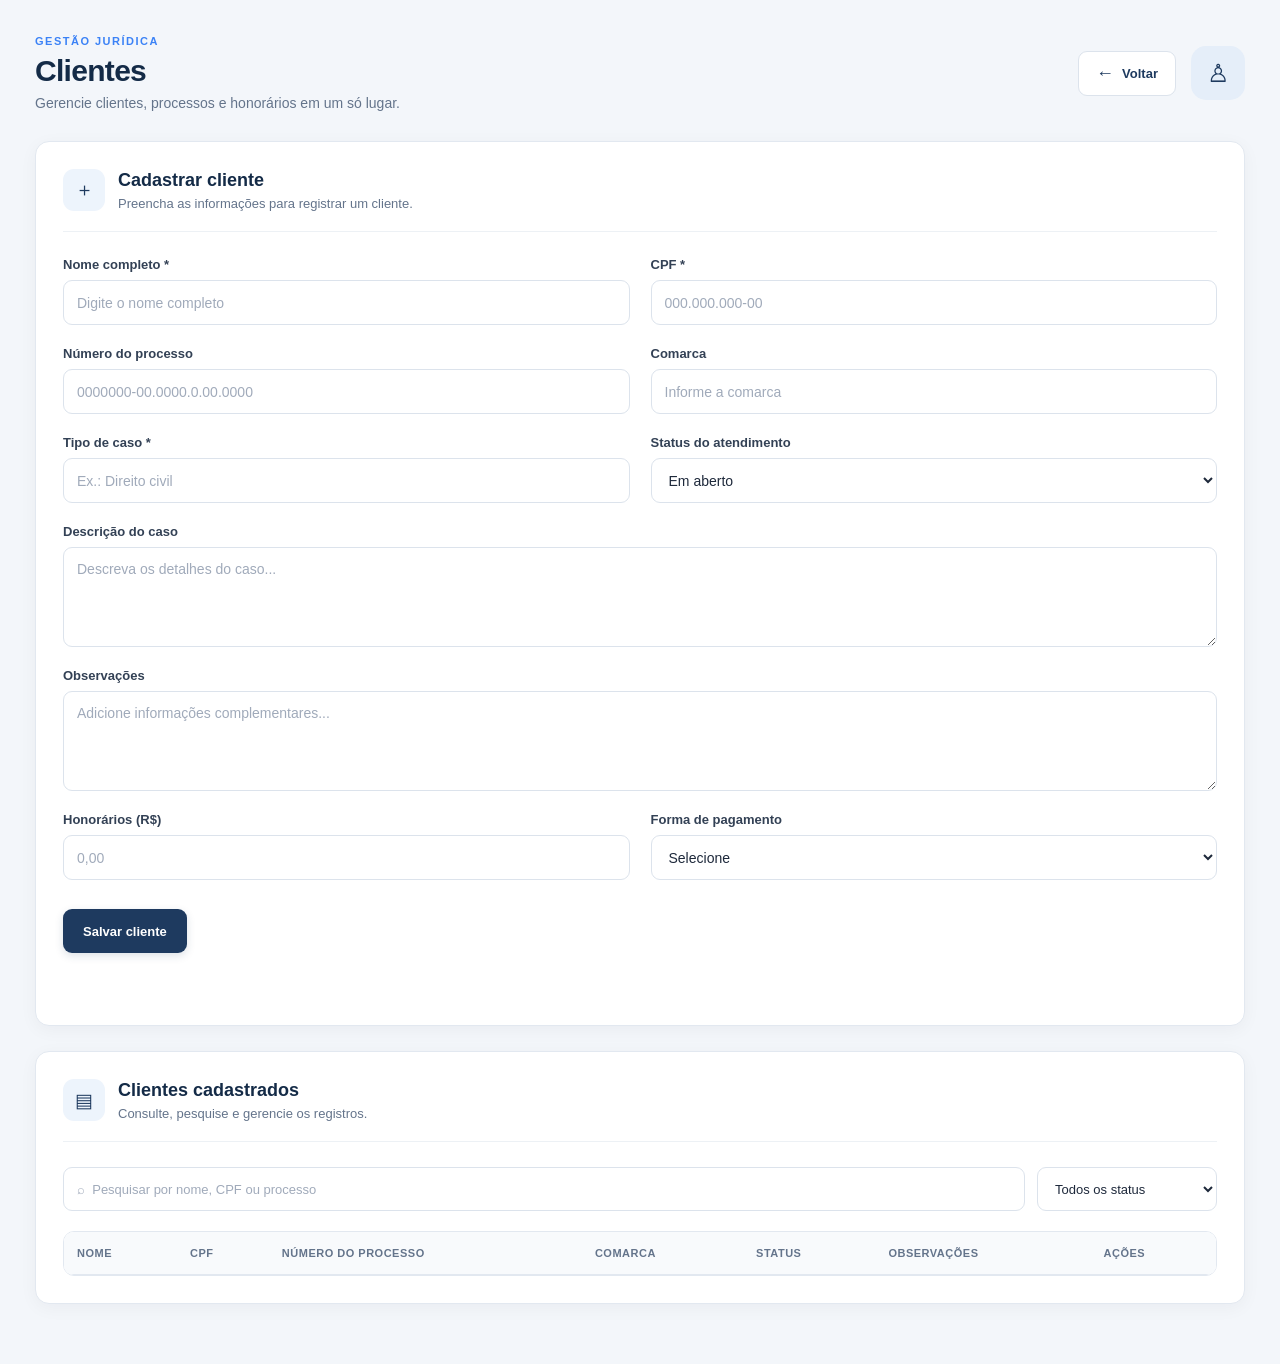
==== commit 6782d899: "Add back button and style to clientes.html" ====
--- a/clientes.html
+++ b/clientes.html
@@ -660,6 +660,51 @@
                 flex: 1;
             }
         }
+        
+/* BOTÃO VOLTAR */
+
+    .heading-actions {
+        display: flex;
+        align-items: center;
+        gap: 15px;
+    }
+
+    .back-button {
+        display: flex;
+        align-items: center;
+        gap: 8px;
+        padding: 11px 17px;
+        background: #ffffff;
+        color: #1e3a5f;
+        border: 1px solid #dce3ec;
+        border-radius: 9px;
+        font-size: 13px;
+        font-weight: 700;
+        cursor: pointer;
+        transition: .2s ease;
+    }
+
+    .back-button:hover {
+        background: #edf4fc;
+        border-color: #b8cdea;
+        transform: translateY(-1px);
+    }
+
+    .back-button span {
+        font-size: 18px;
+    }
+
+    @media (max-width: 600px) {
+        .heading-actions {
+            gap: 8px;
+        }
+
+        .back-button {
+            padding: 9px 12px;
+            font-size: 12px;
+        }
+    }
+
     </style>
 </head>
 
@@ -668,15 +713,24 @@
 
         <!-- CABEÇALHO -->
 
-        <header class="page-heading">
-            <div class="heading-info">
-                <span class="heading-label">GESTÃO JURÍDICA</span>
-                <h1>Clientes</h1>
-                <p>Gerencie clientes, processos e honorários em um só lugar.</p>
-            </div>
+        
+    <header class="page-heading">
+        <div class="heading-info">
+            <span class="heading-label">GESTÃO JURÍDICA</span>
+            <h1>Clientes</h1>
+            <p>Gerencie clientes, processos e honorários em um só lugar.</p>
+        </div>
+
+        <div class="heading-actions">
+            <button type="button" class="back-button"
+                    onclick="window.location.href='app.html'">
+                <span>←</span> Voltar
+            </button>
 
             <div class="heading-icon">♙</div>
-        </header>
+        </div>
+    </header>
+
 
         <!-- CADASTRO -->
 
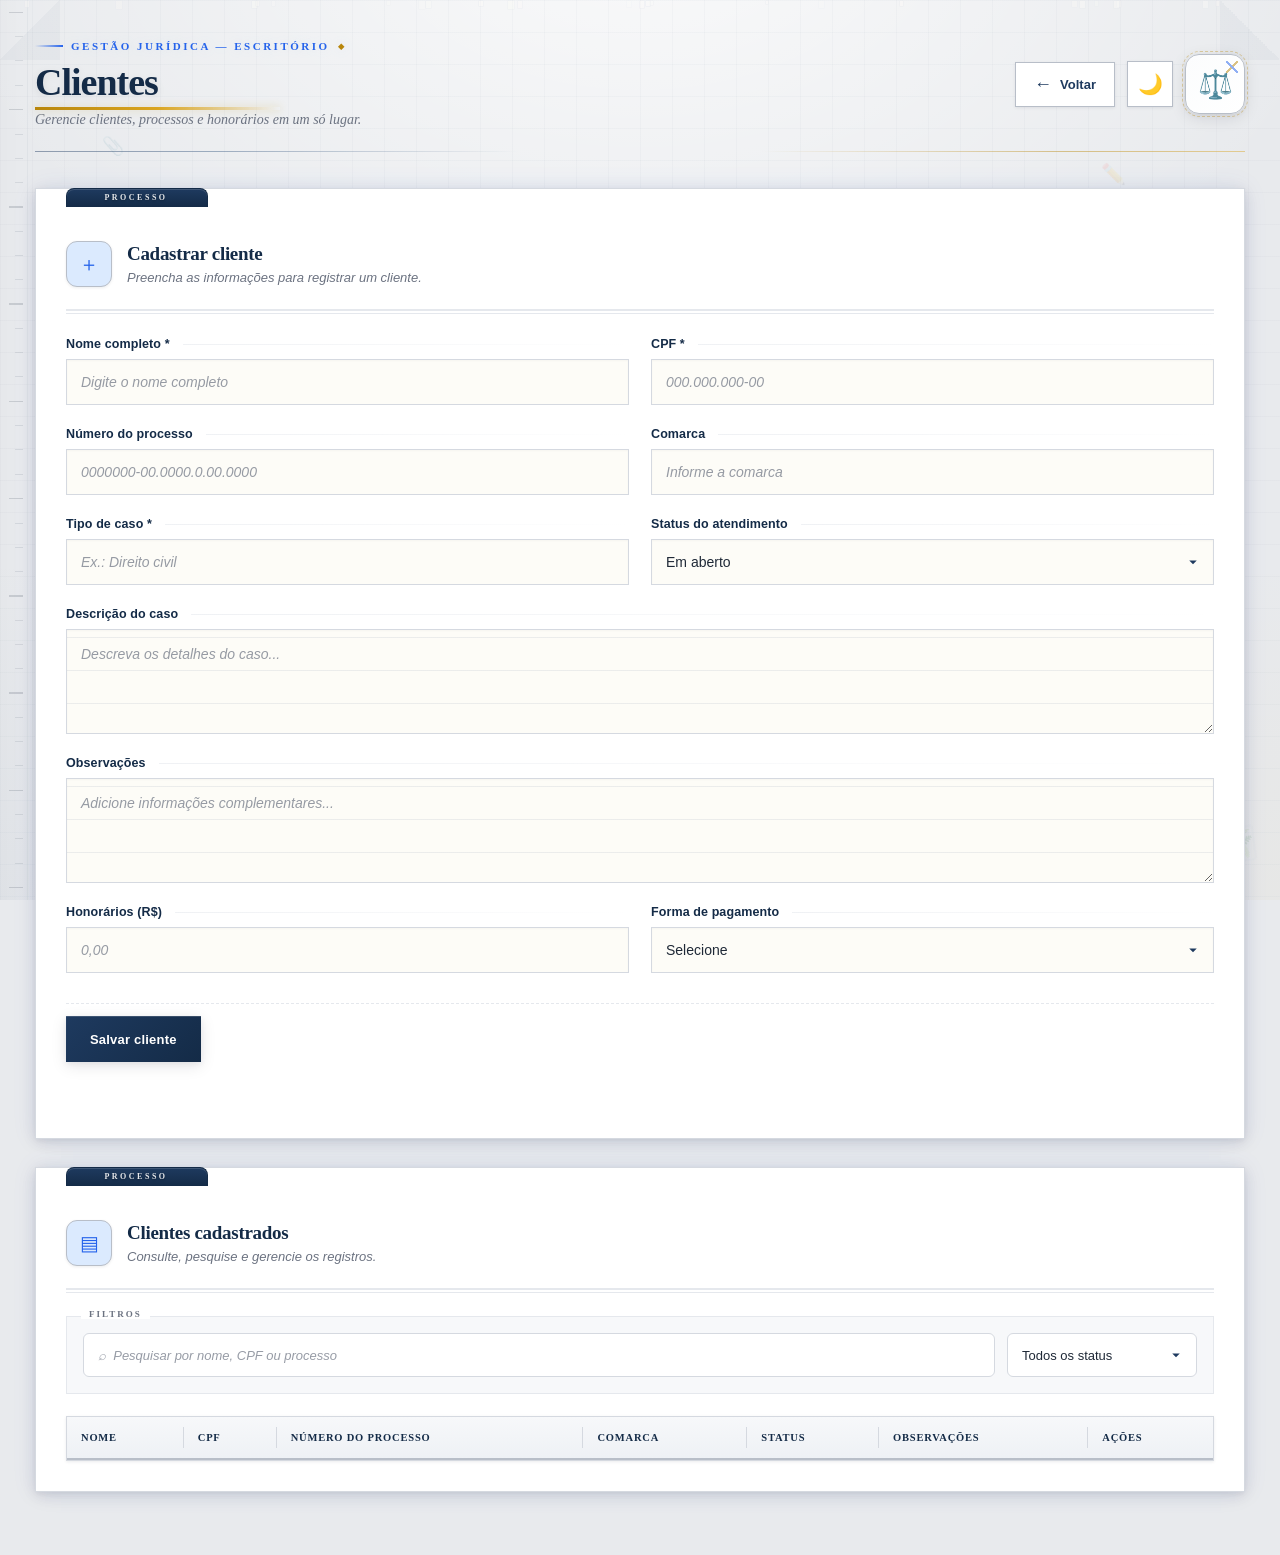
==== commit c7bf068b: "Update clientes.html" ====
--- a/clientes.html
+++ b/clientes.html
@@ -1,61 +1,550 @@
-
 <!DOCTYPE html>
 <html lang="pt-BR">
 <head>
     <meta charset="UTF-8">
     <meta name="viewport" content="width=device-width, initial-scale=1.0">
-    <title>Clientes | Gestão Jurídica</title>
+    <title>Clientes | Gestão Jurídica — Office Edition</title>
 
     <link rel="stylesheet" href="./assets/css/style.css">
 
+    <script>
+        // Aplica o tema ANTES do render (evita "flash" do tema errado)
+        (function applyThemeEarly() {
+            try {
+                const saved = localStorage.getItem('juridico-theme');
+                const prefersDark = window.matchMedia('(prefers-color-scheme: dark)').matches;
+                const theme = saved || (prefersDark ? 'dark' : 'light');
+                document.documentElement.setAttribute('data-theme', theme);
+            } catch (e) {
+                document.documentElement.setAttribute('data-theme', 'light');
+            }
+        })();
+    </script>
+
     <style>
+        /* ============================================================
+           TEMA ESCRITÓRIO PROFISSIONAL — LIGHT + DARK
+           Alternância via [data-theme="dark"] no <html>
+           ============================================================ */
+
+        /* ---------- MODO CLARO (padrão) ---------- */
         :root {
             --primary: #1e3a5f;
             --primary-dark: #142b47;
-            --accent: #3b82f6;
-            --background: #f3f6fa;
+            --primary-light: #3b5b82;
+            --accent: #2563eb;
+            --accent-glow: #60a5fa;
+            --accent-soft: #dbeafe;
+            --gold: #b8860b;
+            --gold-light: #daa520;
+            --gold-soft: #fef3c7;
+            --leather: #5c2e1e;
+            --leather-light: #8b4513;
+
+            --paper: #fdfcf7;
+            --paper-aged: #f5f0e1;
+            --paper-shadow: #e8dfc8;
+
+            --ink: #1a1a1a;
+            --ink-blue: #1e3a8a;
+            --ink-red: #991b1b;
+            --graphite: #4b5563;
+
+            --background: #e8eaed;
+            --background-2: #dde0e4;
             --surface: #ffffff;
-            --border: #e2e8f0;
-            --text: #1e293b;
-            --muted: #64748b;
+            --surface-alt: #f7f8fa;
+            --surface-raised: #fbfcfd;
+
+            --border: #d5d9e0;
+            --border-light: #e5e8ed;
+            --border-strong: #b8bec8;
+
+            --text: #1f2937;
+            --muted: #6b7280;
+
             --success: #15803d;
             --danger: #dc2626;
-            --radius: 14px;
-            --shadow: 0 4px 18px rgba(15, 23, 42, .045);
-        }
-
-        * {
-            box-sizing: border-box;
+            --warning: #d97706;
+            --info: #0284c7;
+
+            --shadow-sm: 0 1px 3px rgba(15, 23, 42, .08);
+            --shadow: 0 2px 8px rgba(15, 23, 42, .08), 0 1px 3px rgba(15, 23, 42, .05);
+            --shadow-md: 0 4px 16px rgba(15, 23, 42, .1), 0 2px 6px rgba(15, 23, 42, .06);
+            --shadow-lg: 0 10px 32px rgba(15, 23, 42, .12), 0 4px 12px rgba(15, 23, 42, .07);
+            --shadow-paper: 0 1px 2px rgba(15, 23, 42, .05), 0 4px 12px rgba(15, 23, 42, .06);
+            --shadow-glow: 0 0 24px rgba(37, 99, 235, .08);
+
+            /* Tokens específicos do tema claro */
+            --grid-color: rgba(30, 58, 95, .025);
+            --ambient-top: rgba(255, 255, 255, .8);
+            --ambient-corner-1: rgba(30, 58, 95, .04);
+            --ambient-corner-2: rgba(184, 134, 11, .03);
+            --vignette: transparent;
+
+            --deco-opacity-high: .14;
+            --deco-opacity-mid: .12;
+            --deco-opacity-low: .1;
+
+            --ruler-line: rgba(30, 58, 95, .08);
+            --ruler-tick: #4b5563;
+
+            --fold-corner-color: rgba(30, 58, 95, .03);
+
+            --sticky-yellow-bg: #fef3c7;
+            --sticky-yellow-border: #fcd34d;
+            --sticky-pink-bg: #fce7f3;
+            --sticky-pink-border: #f9a8d4;
+            --sticky-green-bg: #d1fae5;
+            --sticky-green-border: #6ee7b7;
+            --sticky-blue-bg: #dbeafe;
+            --sticky-blue-border: #93c5fd;
+
+            --paper-particle-bg: #fdfcf7;
+            --paper-particle-border: #e5e8ed;
+
+            --heading-text: #142b47;
+            --card-title: #142b47;
+
+            --status-open-bg: #fef3c7;
+            --status-open-text: #92400e;
+            --status-open-border: #fbbf24;
+            --status-agenda-bg: #dbeafe;
+            --status-agenda-text: #1e40af;
+            --status-agenda-border: #60a5fa;
+            --status-done-bg: #d1fae5;
+            --status-done-text: #065f46;
+            --status-done-border: #34d399;
+
+            --btn-edit-bg: #eff6ff;
+            --btn-edit-text: #1d4ed8;
+            --btn-edit-border: #bfdbfe;
+            --btn-edit-hover-bg: #dbeafe;
+            --btn-edit-hover-border: #93c5fd;
+
+            --btn-del-bg: #fef2f2;
+            --btn-del-text: #b91c1c;
+            --btn-del-border: #fecaca;
+            --btn-del-hover-bg: #fee2e2;
+            --btn-del-hover-border: #fca5a5;
+
+            --btn-inst-bg: #ecfdf5;
+            --btn-inst-text: #047857;
+            --btn-inst-border: #a7f3d0;
+            --btn-inst-hover-bg: #d1fae5;
+            --btn-inst-hover-border: #6ee7b7;
+
+            --table-head-bg-from: #f7f8fa;
+            --table-head-bg-to: #eef1f5;
+            --table-head-text: #142b47;
+            --table-row-even: #fbfcfd;
+            --table-row-hover: #dbeafe;
+            --table-first-col-accent: #2563eb;
+
+            --input-bg: #fdfcf7;
+            --input-inset-shadow: inset 0 1px 2px rgba(15, 23, 42, .03);
+            --textarea-line: rgba(30, 58, 95, .08);
+            --textarea-line-focus: rgba(30, 58, 95, .08);
+
+            --installments-bg: #f5f0e1;
+            --installments-border: #e8dfc8;
+            --installments-margin-line: rgba(220, 38, 38, .15);
+            --installments-rule-line: rgba(30, 58, 95, .08);
+
+            --installment-item-bg: #fdfcf7;
+            --installment-item-border: #e8dfc8;
+            --installment-item-input-bg: #ffffff;
+
+            --font-serif: 'Georgia', 'Times New Roman', serif;
+        }
+
+        /* ---------- MODO ESCURO ---------- */
+        [data-theme="dark"] {
+            --primary: #4a7bc8;
+            --primary-dark: #355e9e;
+            --primary-light: #7ca4dd;
+            --accent: #5b9bd5;
+            --accent-glow: #8ab8e8;
+            --accent-soft: #1a2a42;
+            --gold: #c9a227;
+            --gold-light: #e0bb4a;
+            --gold-soft: #2a2412;
+            --leather: #6b3a26;
+            --leather-light: #a0522d;
+
+            --paper: #1c2333;
+            --paper-aged: #222a3d;
+            --paper-shadow: #2a3348;
+
+            --ink: #e8ecf3;
+            --ink-blue: #8ab8e8;
+            --ink-red: #f08a8a;
+            --graphite: #8892a3;
+
+            --background: #0d1117;
+            --background-2: #111721;
+            --surface: #161c28;
+            --surface-alt: #1a2130;
+            --surface-raised: #1e2638;
+
+            --border: #2a3348;
+            --border-light: #343e56;
+            --border-strong: #465272;
+
+            --text: #d4dae6;
+            --muted: #8b95a8;
+
+            --success: #4ade80;
+            --danger: #f87171;
+            --warning: #fbbf24;
+            --info: #60a5fa;
+
+            --shadow-sm: 0 1px 3px rgba(0, 0, 0, .4);
+            --shadow: 0 2px 8px rgba(0, 0, 0, .45), 0 1px 3px rgba(0, 0, 0, .3);
+            --shadow-md: 0 4px 16px rgba(0, 0, 0, .5), 0 2px 6px rgba(0, 0, 0, .35);
+            --shadow-lg: 0 10px 32px rgba(0, 0, 0, .6), 0 4px 12px rgba(0, 0, 0, .4);
+            --shadow-paper: 0 1px 2px rgba(0, 0, 0, .3), 0 4px 12px rgba(0, 0, 0, .25);
+            --shadow-glow: 0 0 24px rgba(74, 123, 200, .1);
+
+            --grid-color: rgba(90, 130, 190, .03);
+            --ambient-top: rgba(74, 123, 200, .08);
+            --ambient-corner-1: rgba(74, 123, 200, .04);
+            --ambient-corner-2: rgba(201, 162, 39, .03);
+            --vignette: rgba(0, 0, 0, .35);
+
+            --deco-opacity-high: .08;
+            --deco-opacity-mid: .07;
+            --deco-opacity-low: .05;
+
+            --ruler-line: rgba(74, 123, 200, .08);
+            --ruler-tick: #8ab8e8;
+
+            --fold-corner-color: rgba(74, 123, 200, .04);
+
+            --sticky-yellow-bg: #3d3518;
+            --sticky-yellow-border: #8a7a2a;
+            --sticky-pink-bg: #3a1f2c;
+            --sticky-pink-border: #8a4a62;
+            --sticky-green-bg: #1a3329;
+            --sticky-green-border: #2a6b4a;
+            --sticky-blue-bg: #1a2a42;
+            --sticky-blue-border: #3a5f8a;
+
+            --paper-particle-bg: #2a3348;
+            --paper-particle-border: #343e56;
+
+            --heading-text: #d4dae6;
+            --card-title: #d4dae6;
+
+            --status-open-bg: rgba(251, 191, 36, .12);
+            --status-open-text: #fbbf24;
+            --status-open-border: rgba(251, 191, 36, .35);
+            --status-agenda-bg: rgba(91, 155, 213, .12);
+            --status-agenda-text: #8ab8e8;
+            --status-agenda-border: rgba(91, 155, 213, .35);
+            --status-done-bg: rgba(74, 222, 128, .1);
+            --status-done-text: #4ade80;
+            --status-done-border: rgba(74, 222, 128, .3);
+
+            --btn-edit-bg: rgba(91, 155, 213, .12);
+            --btn-edit-text: #8ab8e8;
+            --btn-edit-border: rgba(91, 155, 213, .3);
+            --btn-edit-hover-bg: rgba(91, 155, 213, .22);
+            --btn-edit-hover-border: #5b9bd5;
+
+            --btn-del-bg: rgba(248, 113, 113, .1);
+            --btn-del-text: #f87171;
+            --btn-del-border: rgba(248, 113, 113, .28);
+            --btn-del-hover-bg: rgba(248, 113, 113, .2);
+            --btn-del-hover-border: #f87171;
+
+            --btn-inst-bg: rgba(74, 222, 128, .1);
+            --btn-inst-text: #4ade80;
+            --btn-inst-border: rgba(74, 222, 128, .28);
+            --btn-inst-hover-bg: rgba(74, 222, 128, .2);
+            --btn-inst-hover-border: #4ade80;
+
+            --table-head-bg-from: #1a2130;
+            --table-head-bg-to: #161c28;
+            --table-head-text: #8ab8e8;
+            --table-row-even: rgba(74, 123, 200, .025);
+            --table-row-hover: rgba(74, 123, 200, .08);
+            --table-first-col-accent: #8ab8e8;
+
+            --input-bg: #1c2333;
+            --input-inset-shadow: inset 0 1px 3px rgba(0, 0, 0, .25);
+            --textarea-line: rgba(74, 123, 200, .1);
+            --textarea-line-focus: rgba(91, 155, 213, .15);
+
+            --installments-bg: #222a3d;
+            --installments-border: #2a3348;
+            --installments-margin-line: rgba(248, 113, 113, .25);
+            --installments-rule-line: rgba(74, 123, 200, .1);
+
+            --installment-item-bg: #1c2333;
+            --installment-item-border: #2a3348;
+            --installment-item-input-bg: #1c2333;
+        }
+
+        /* ---------- BASE ---------- */
+
+        * { box-sizing: border-box; }
+        html { scroll-behavior: smooth; }
+
+        /* Transição suave ao alternar tema */
+        html.theme-transitioning,
+        html.theme-transitioning *,
+        html.theme-transitioning *::before,
+        html.theme-transitioning *::after {
+            transition: background-color .45s ease,
+                        color .45s ease,
+                        border-color .45s ease,
+                        box-shadow .45s ease,
+                        fill .45s ease,
+                        stroke .45s ease !important;
         }
 
         body {
             background: var(--background);
+            background-image:
+                linear-gradient(var(--grid-color) 1px, transparent 1px),
+                linear-gradient(90deg, var(--grid-color) 1px, transparent 1px),
+                radial-gradient(ellipse 1200px 800px at 50% -10%, var(--ambient-top) 0%, transparent 60%),
+                radial-gradient(ellipse 900px 700px at 0% 100%, var(--ambient-corner-1) 0%, transparent 50%),
+                radial-gradient(ellipse 900px 700px at 100% 100%, var(--ambient-corner-2) 0%, transparent 50%),
+                radial-gradient(ellipse 1400px 900px at 50% 50%, transparent 40%, var(--vignette) 100%);
+            background-size: 32px 32px, 32px 32px, 100% 100%, 100% 100%, 100% 100%, 100% 100%;
+            background-attachment: fixed;
             color: var(--text);
-            font-family: Inter, -apple-system, BlinkMacSystemFont,
-                "Segoe UI", sans-serif;
-        }
+            font-family: Inter, -apple-system, BlinkMacSystemFont, "Segoe UI", sans-serif;
+            min-height: 100vh;
+            position: relative;
+            overflow-x: hidden;
+        }
+
+        /* ============================================================
+           ATMOSFERA
+           ============================================================ */
+
+        .atmosphere {
+            position: fixed;
+            inset: 0;
+            pointer-events: none;
+            z-index: 0;
+            overflow: hidden;
+        }
+
+        .paperclip {
+            position: absolute;
+            font-size: 18px;
+            color: var(--graphite);
+            opacity: var(--deco-opacity-mid);
+            animation: clip-float var(--dur, 20s) ease-in-out infinite;
+            animation-delay: var(--delay, 0s);
+            transform-origin: center;
+            filter: drop-shadow(0 0 6px rgba(138, 184, 232, .15));
+        }
+
+        @keyframes clip-float {
+            0%, 100% { transform: translateY(0) rotate(-15deg) scale(1); }
+            50% { transform: translateY(-25px) rotate(15deg) scale(1.1); }
+        }
+
+        .sticky-note-deco {
+            position: absolute;
+            width: 44px;
+            height: 44px;
+            opacity: var(--deco-opacity-low);
+            transform: rotate(-8deg);
+            box-shadow: 0 2px 6px rgba(0, 0, 0, .15);
+            animation: sticky-bob var(--dur, 8s) ease-in-out infinite;
+            animation-delay: var(--delay, 0s);
+            border-radius: 1px;
+        }
+
+        .sticky-note-deco.yellow {
+            background: var(--sticky-yellow-bg);
+            border-top: 3px solid var(--sticky-yellow-border);
+        }
+        .sticky-note-deco.pink {
+            background: var(--sticky-pink-bg);
+            border-top: 3px solid var(--sticky-pink-border);
+        }
+        .sticky-note-deco.green {
+            background: var(--sticky-green-bg);
+            border-top: 3px solid var(--sticky-green-border);
+        }
+        .sticky-note-deco.blue {
+            background: var(--sticky-blue-bg);
+            border-top: 3px solid var(--sticky-blue-border);
+        }
+
+        @keyframes sticky-bob {
+            0%, 100% { transform: rotate(-8deg) translateY(0); }
+            50% { transform: rotate(-4deg) translateY(-8px); }
+        }
+
+        .pen-float {
+            position: absolute;
+            font-size: 20px;
+            opacity: var(--deco-opacity-low);
+            animation: pen-drift var(--dur, 15s) ease-in-out infinite;
+            animation-delay: var(--delay, 0s);
+            filter: drop-shadow(0 0 4px rgba(138, 184, 232, .1));
+        }
+
+        @keyframes pen-drift {
+            0%, 100% { transform: translate(0, 0) rotate(-20deg); }
+            33% { transform: translate(15px, -20px) rotate(5deg); }
+            66% { transform: translate(-10px, 10px) rotate(-35deg); }
+        }
+
+        .paper-particle {
+            position: absolute;
+            width: 6px;
+            height: 8px;
+            background: var(--paper-particle-bg);
+            border: 1px solid var(--paper-particle-border);
+            opacity: .3;
+            animation: paper-fall var(--dur, 18s) linear infinite;
+            animation-delay: var(--delay, 0s);
+            border-radius: 1px;
+        }
+
+        @keyframes paper-fall {
+            0% { transform: translateY(-10px) rotate(0deg); opacity: 0; }
+            10% { opacity: .35; }
+            90% { opacity: .2; }
+            100% { transform: translateY(105vh) rotate(720deg) translateX(var(--drift, 40px)); opacity: 0; }
+        }
+
+        .ruler-edge {
+            position: absolute;
+            left: 0;
+            top: 0;
+            bottom: 0;
+            width: 28px;
+            background: linear-gradient(90deg,
+                var(--grid-color) 0%,
+                transparent 100%);
+            border-right: 1px solid var(--ruler-line);
+            display: flex;
+            flex-direction: column;
+            justify-content: space-around;
+            align-items: flex-end;
+            padding-right: 4px;
+            opacity: .4;
+        }
+
+        .ruler-tick {
+            width: 8px;
+            height: 1px;
+            background: var(--ruler-tick);
+            opacity: .3;
+        }
+
+        .ruler-tick.major {
+            width: 14px;
+            height: 1.5px;
+            opacity: .5;
+        }
+
+        .fold-corner {
+            position: absolute;
+            width: 60px;
+            height: 60px;
+            pointer-events: none;
+        }
+
+        .fold-corner.tl {
+            top: 0; left: 0;
+            background: linear-gradient(135deg, transparent 50%, var(--fold-corner-color) 50%);
+        }
+
+        .fold-corner.tr {
+            top: 0; right: 0;
+            background: linear-gradient(-135deg, transparent 50%, var(--fold-corner-color) 50%);
+        }
+
+        .coffee-steam {
+            position: absolute;
+            bottom: 8%;
+            left: 3%;
+            font-size: 26px;
+            opacity: var(--deco-opacity-low);
+            animation: coffee-bob 6s ease-in-out infinite;
+            filter: drop-shadow(0 0 8px rgba(201, 162, 39, .2));
+        }
+
+        @keyframes coffee-bob {
+            0%, 100% { transform: translateY(0) rotate(-3deg); }
+            50% { transform: translateY(-6px) rotate(3deg); }
+        }
+
+        .plant-deco {
+            position: absolute;
+            bottom: 4%;
+            right: 2%;
+            font-size: 34px;
+            opacity: var(--deco-opacity-low);
+            animation: plant-sway 5s ease-in-out infinite;
+            transform-origin: bottom center;
+            filter: drop-shadow(0 0 8px rgba(74, 222, 128, .15));
+        }
+
+        @keyframes plant-sway {
+            0%, 100% { transform: rotate(-2deg); }
+            50% { transform: rotate(3deg); }
+        }
+
+        /* ============================================================
+           LAYOUT
+           ============================================================ */
 
         .page-content {
             width: 100%;
             max-width: 1500px;
             margin: 0 auto;
-            padding: 35px;
-        }
-
-        /* CABEÇALHO */
+            padding: 40px 35px 35px;
+            position: relative;
+            z-index: 1;
+        }
+
+        /* ============================================================
+           CABEÇALHO
+           ============================================================ */
 
         .page-heading {
             display: flex;
             justify-content: space-between;
             align-items: center;
             gap: 20px;
-            margin-bottom: 30px;
+            margin-bottom: 36px;
+            position: relative;
+            padding-bottom: 24px;
+        }
+
+        .page-heading::after {
+            content: '';
+            position: absolute;
+            bottom: 0;
+            left: 0;
+            right: 0;
+            height: 1px;
+            background: linear-gradient(90deg,
+                var(--primary) 0%,
+                var(--primary-light) 15%,
+                transparent 40%,
+                transparent 60%,
+                var(--gold) 85%,
+                var(--gold-light) 100%);
+            opacity: .45;
         }
 
         .heading-info {
             display: flex;
             flex-direction: column;
-            gap: 7px;
+            gap: 8px;
         }
 
         .heading-label {
@@ -63,87 +552,330 @@
             font-size: 11px;
             font-weight: 800;
             text-transform: uppercase;
-            letter-spacing: 1.5px;
+            letter-spacing: 2.5px;
+            display: flex;
+            align-items: center;
+            gap: 8px;
+            font-family: var(--font-serif);
+            text-shadow: 0 0 12px rgba(138, 184, 232, .2);
+        }
+
+        .heading-label::before {
+            content: '';
+            display: inline-block;
+            width: 28px;
+            height: 2px;
+            background: linear-gradient(90deg, transparent, var(--accent));
+        }
+
+        .heading-label::after {
+            content: '◆';
+            color: var(--gold);
+            font-size: 8px;
         }
 
         .page-heading h1 {
             margin: 0;
-            color: var(--primary-dark);
-            font-size: 30px;
-            font-weight: 750;
-            letter-spacing: -.7px;
+            font-size: 38px;
+            font-weight: 800;
+            letter-spacing: -1px;
+            color: var(--heading-text);
+            font-family: var(--font-serif);
+            position: relative;
+            display: inline-block;
+            text-shadow: 0 2px 8px rgba(0, 0, 0, .08);
+        }
+
+        .page-heading h1::after {
+            content: '';
+            position: absolute;
+            bottom: -6px;
+            left: 0;
+            width: 0;
+            height: 3px;
+            background: linear-gradient(90deg, var(--gold), var(--gold-light), transparent);
+            animation: underline-sweep 2.2s ease forwards;
+            box-shadow: 0 0 8px rgba(201, 162, 39, .3);
+        }
+
+        @keyframes underline-sweep {
+            to { width: 75%; }
         }
 
         .page-heading p {
             margin: 0;
             color: var(--muted);
             font-size: 14px;
+            font-style: italic;
+            font-family: var(--font-serif);
+        }
+
+        .heading-actions {
+            display: flex;
+            align-items: center;
+            gap: 12px;
         }
 
         .heading-icon {
-            width: 54px;
-            height: 54px;
+            width: 60px;
+            height: 60px;
             display: flex;
             align-items: center;
             justify-content: center;
-            background: #e5eef9;
+            background: linear-gradient(135deg, var(--surface-raised), var(--surface));
+            border: 1px solid var(--border-strong);
+            border-radius: 14px;
+            font-size: 28px;
+            color: var(--accent);
+            box-shadow: var(--shadow-md), inset 0 1px 0 rgba(255, 255, 255, .04);
+            position: relative;
+        }
+
+        .heading-icon::before {
+            content: '';
+            position: absolute;
+            inset: -4px;
+            border-radius: 18px;
+            border: 1px dashed var(--gold);
+            opacity: .35;
+        }
+
+        .heading-icon::after {
+            content: '';
+            position: absolute;
+            top: 6px;
+            right: 6px;
+            width: 12px;
+            height: 12px;
+            background:
+                linear-gradient(45deg, transparent 45%, var(--accent) 45%, var(--accent) 55%, transparent 55%),
+                linear-gradient(-45deg, transparent 45%, var(--gold) 45%, var(--gold) 55%, transparent 55%);
+            opacity: .5;
+        }
+
+        /* ---------- BOTÃO DE TEMA ---------- */
+
+        .theme-toggle {
+            width: 46px;
+            height: 46px;
+            display: flex;
+            align-items: center;
+            justify-content: center;
+            background: var(--surface);
+            color: var(--accent);
+            border: 1px solid var(--border-strong);
+            border-radius: var(--radius-sm);
+            cursor: pointer;
+            transition: .25s cubic-bezier(.4, 0, .2, 1);
+            position: relative;
+            overflow: hidden;
+            box-shadow: var(--shadow-sm);
+            font-size: 20px;
+            line-height: 1;
+            flex-shrink: 0;
+        }
+
+        .theme-toggle::before {
+            content: '';
+            position: absolute;
+            inset: 0;
+            background: linear-gradient(120deg, transparent, rgba(201, 162, 39, .12), transparent);
+            transform: translateX(-100%);
+            transition: transform .6s;
+        }
+
+        .theme-toggle:hover::before { transform: translateX(100%); }
+
+        .theme-toggle:hover {
+            background: var(--surface-alt);
+            border-color: var(--accent);
+            transform: translateY(-2px);
+            box-shadow: var(--shadow-md), 0 0 20px rgba(91, 155, 213, .2);
+        }
+
+        .theme-toggle:active {
+            transform: translateY(0) scale(.95);
+        }
+
+        .theme-toggle .icon {
+            display: inline-block;
+            transition: transform .55s cubic-bezier(.4, 0, .2, 1), opacity .3s;
+        }
+
+        .theme-toggle .icon-sun { display: none; }
+        .theme-toggle .icon-moon { display: inline-block; }
+
+        [data-theme="dark"] .theme-toggle .icon-sun { display: inline-block; }
+        [data-theme="dark"] .theme-toggle .icon-moon { display: none; }
+
+        .theme-toggle.animating .icon {
+            transform: rotate(360deg) scale(.6);
+        }
+
+        .back-button {
+            display: flex;
+            align-items: center;
+            gap: 8px;
+            padding: 11px 18px;
+            background: var(--surface);
             color: var(--primary);
-            border-radius: 15px;
-            font-size: 25px;
-        }
-
-        /* CARDS */
+            border: 1px solid var(--border-strong);
+            border-radius: var(--radius-sm);
+            font-size: 13px;
+            font-weight: 700;
+            cursor: pointer;
+            transition: .25s cubic-bezier(.4, 0, .2, 1);
+            position: relative;
+            overflow: hidden;
+            box-shadow: var(--shadow-sm);
+        }
+
+        .back-button::before {
+            content: '';
+            position: absolute;
+            inset: 0;
+            background: linear-gradient(120deg, transparent, rgba(37, 99, 235, .08), transparent);
+            transform: translateX(-100%);
+            transition: transform .6s;
+        }
+
+        .back-button:hover::before { transform: translateX(100%); }
+
+        .back-button:hover {
+            background: var(--surface-alt);
+            border-color: var(--accent);
+            transform: translateY(-2px);
+            box-shadow: var(--shadow-md);
+            color: var(--accent);
+        }
+
+        .back-button span { font-size: 18px; transition: transform .25s; }
+        .back-button:hover span { transform: translateX(-3px); }
+
+        /* ============================================================
+           CARDS
+           ============================================================ */
 
         .client-card {
             background: var(--surface);
             border: 1px solid var(--border);
             border-radius: var(--radius);
-            padding: 27px;
-            margin-bottom: 25px;
-            box-shadow: var(--shadow);
+            padding: 0;
+            margin-bottom: 28px;
+            box-shadow: var(--shadow-md), var(--shadow-glow);
+            position: relative;
+            overflow: visible;
+            transition: box-shadow .4s ease, border-color .4s ease;
+        }
+
+        .client-card:hover {
+            box-shadow: var(--shadow-lg), 0 0 40px rgba(37, 99, 235, .1);
+            border-color: var(--border-strong);
+        }
+
+        .client-card::before {
+            content: '';
+            position: absolute;
+            top: -1px;
+            left: 30px;
+            width: 140px;
+            height: 18px;
+            background: linear-gradient(180deg, var(--primary), var(--primary-dark));
+            border-radius: 8px 8px 0 0;
+            border: 1px solid var(--primary-dark);
+            border-bottom: none;
+            box-shadow: inset 0 1px 0 rgba(255, 255, 255, .15);
+        }
+
+        .client-card::after {
+            content: 'PROCESSO';
+            position: absolute;
+            top: 1px;
+            left: 30px;
+            width: 140px;
+            height: 16px;
+            text-align: center;
+            font-size: 8px;
+            font-weight: 800;
+            letter-spacing: 2.5px;
+            color: rgba(255, 255, 255, .9);
+            font-family: var(--font-serif);
+            line-height: 16px;
+            text-shadow: 0 1px 2px rgba(0, 0, 0, .3);
+        }
+
+        .client-card > * { position: relative; }
+
+        .card-inner {
+            padding: 28px 30px 30px;
+            margin-top: 24px;
         }
 
         .card-heading {
             display: flex;
             align-items: center;
-            gap: 13px;
-            margin-bottom: 25px;
-            padding-bottom: 20px;
-            border-bottom: 1px solid #edf1f5;
+            gap: 15px;
+            margin-bottom: 26px;
+            padding-bottom: 22px;
+            border-bottom: 2px solid var(--border-light);
+            position: relative;
+        }
+
+        .card-heading::after {
+            content: '';
+            position: absolute;
+            bottom: -5px;
+            left: 0;
+            right: 0;
+            height: 1px;
+            background: var(--border-light);
         }
 
         .card-icon {
-            width: 42px;
-            height: 42px;
+            width: 46px;
+            height: 46px;
             flex-shrink: 0;
             display: flex;
             align-items: center;
             justify-content: center;
-            background: #edf4fc;
-            color: var(--primary);
+            background: var(--accent-soft);
+            color: var(--accent);
+            border: 1px solid var(--border-strong);
             border-radius: 11px;
-            font-size: 19px;
+            font-size: 20px;
+            box-shadow: var(--shadow-sm), inset 0 1px 0 rgba(255, 255, 255, .04);
+            transition: transform .3s ease, box-shadow .3s ease;
+        }
+
+        .client-card:hover .card-icon {
+            transform: rotate(-4deg) scale(1.05);
+            box-shadow: var(--shadow-md);
         }
 
         .card-heading h2 {
             margin: 0 0 5px;
-            color: var(--primary-dark);
-            font-size: 18px;
+            color: var(--card-title);
+            font-size: 19px;
             font-weight: 750;
+            font-family: var(--font-serif);
+            letter-spacing: -.3px;
         }
 
         .card-heading p {
             margin: 0;
             color: var(--muted);
             font-size: 13px;
-        }
-
-        /* FORMULÁRIO */
+            font-style: italic;
+        }
+
+        /* ============================================================
+           FORMULÁRIO
+           ============================================================ */
 
         .client-form {
             display: grid;
             grid-template-columns: repeat(2, minmax(0, 1fr));
-            gap: 21px;
+            gap: 22px;
         }
 
         .field {
@@ -151,67 +883,170 @@
             flex-direction: column;
             gap: 8px;
             min-width: 0;
-        }
-
-        .field.full {
-            grid-column: 1 / -1;
-        }
+            position: relative;
+        }
+
+        .field.full { grid-column: 1 / -1; }
 
         .field label {
-            color: #334155;
-            font-size: 13px;
+            color: var(--primary-dark);
+            font-size: 12.5px;
             font-weight: 650;
+            letter-spacing: .1px;
+            transition: color .2s;
+            display: flex;
+            align-items: center;
+            gap: 5px;
+        }
+
+        [data-theme="dark"] .field label {
+            color: var(--text);
+            opacity: .9;
+        }
+
+        .field label::after {
+            content: '';
+            flex: 1;
+            height: 1px;
+            background: linear-gradient(90deg, var(--border-light), transparent);
+            margin-left: 8px;
+            opacity: .6;
+        }
+
+        .field:focus-within label {
+            color: var(--accent);
         }
 
         .field input,
         .field select,
         .field textarea {
             width: 100%;
-            min-height: 45px;
-            padding: 11px 13px;
-            border: 1px solid #dce3ec;
-            border-radius: 9px;
-            background: #fff;
+            min-height: 46px;
+            padding: 11px 14px;
+            border: 1px solid var(--border);
+            border-radius: var(--radius-sm);
+            background: var(--input-bg);
             color: var(--text);
             font-family: inherit;
             font-size: 14px;
             outline: none;
-            transition: border .2s, box-shadow .2s;
+            transition: border .25s, box-shadow .25s, background .25s;
+            box-shadow: var(--input-inset-shadow);
         }
 
         .field input::placeholder,
         .field textarea::placeholder,
         .filters input::placeholder {
-            color: #a0aaba;
+            color: var(--muted);
+            opacity: .7;
+            transition: color .2s;
+            font-style: italic;
+        }
+
+        [data-theme="dark"] .field input::placeholder,
+        [data-theme="dark"] .field textarea::placeholder,
+        [data-theme="dark"] .filters input::placeholder {
+            color: #5a6478;
+            opacity: 1;
+        }
+
+        .field input:hover,
+        .field select:hover,
+        .field textarea:hover {
+            border-color: var(--border-strong);
         }
 
         .field input:focus,
         .field select:focus,
         .field textarea:focus {
             border-color: var(--accent);
-            box-shadow: 0 0 0 3px rgba(59, 130, 246, .10);
+            background: var(--surface-raised);
+            box-shadow: 0 0 0 3px rgba(37, 99, 235, .1), var(--input-inset-shadow);
+        }
+
+        [data-theme="dark"] .field input:focus,
+        [data-theme="dark"] .field select:focus,
+        [data-theme="dark"] .field textarea:focus {
+            box-shadow: 0 0 0 3px rgba(91, 155, 213, .15), 0 0 20px rgba(91, 155, 213, .08), var(--input-inset-shadow);
+        }
+
+        .field select {
+            cursor: pointer;
+            appearance: none;
+            background-image: url("data:image/svg+xml,%3Csvg xmlns='http://www.w3.org/2000/svg' width='12' height='12' fill='%231e3a5f' viewBox='0 0 16 16'%3E%3Cpath d='M8 11L3 6h10z'/%3E%3C/svg%3E");
+            background-repeat: no-repeat;
+            background-position: right 14px center;
+            padding-right: 36px;
+        }
+
+        [data-theme="dark"] .field select {
+            background-image: url("data:image/svg+xml,%3Csvg xmlns='http://www.w3.org/2000/svg' width='12' height='12' fill='%238ab8e8' viewBox='0 0 16 16'%3E%3Cpath d='M8 11L3 6h10z'/%3E%3C/svg%3E");
+        }
+
+        .field select option {
+            background: var(--surface-alt);
+            color: var(--text);
         }
 
         .field textarea {
-            min-height: 100px;
+            min-height: 105px;
             resize: vertical;
-            line-height: 1.5;
-        }
-
-        /* PARCELAMENTO */
+            line-height: 33px;
+            padding-top: 8px;
+            padding-bottom: 8px;
+            background-image: linear-gradient(transparent 32px, var(--textarea-line) 32px);
+            background-size: 100% 33px;
+            background-position: 0 8px;
+        }
+
+        .field textarea:focus {
+            background-image: linear-gradient(transparent 32px, var(--textarea-line-focus) 32px);
+        }
+
+        /* ============================================================
+           PARCELAMENTO
+           ============================================================ */
 
         .installments-section {
             grid-column: 1 / -1;
-            padding: 23px;
-            background: #f8fafc;
-            border: 1px solid #dfe8f2;
-            border-radius: 12px;
+            padding: 26px 26px 26px 52px;
+            background: var(--installments-bg);
+            border: 1px solid var(--installments-border);
+            border-radius: 10px;
+            position: relative;
+            box-shadow: inset 0 0 30px rgba(0, 0, 0, .02), var(--shadow-sm);
+            background-image:
+                linear-gradient(90deg, transparent 40px, var(--installments-margin-line) 40px, var(--installments-margin-line) 41px, transparent 41px),
+                linear-gradient(transparent 31px, var(--installments-rule-line) 31px);
+            background-size: 100% 100%, 100% 32px;
+        }
+
+        .installments-section::before {
+            content: '📎';
+            position: absolute;
+            top: -12px;
+            right: 24px;
+            font-size: 22px;
+            color: var(--graphite);
+            transform: rotate(-15deg);
+            filter: drop-shadow(0 2px 3px rgba(0, 0, 0, .2));
+            opacity: .7;
         }
 
         .installments-section h3 {
-            margin: 0 0 7px;
-            color: var(--primary-dark);
+            margin: 0 0 10px;
+            color: var(--ink-blue);
             font-size: 17px;
+            font-family: var(--font-serif);
+            display: flex;
+            align-items: center;
+            gap: 8px;
+        }
+
+        .installments-section h3::before {
+            content: '✎';
+            color: var(--accent);
+            font-size: 16px;
         }
 
         .muted {
@@ -222,14 +1057,14 @@
 
         .installments-section > .field {
             max-width: 420px;
-            margin-top: 17px;
+            margin-top: 18px;
         }
 
         .installment-list {
             display: flex;
             flex-direction: column;
-            gap: 12px;
-            margin-top: 20px;
+            gap: 13px;
+            margin-top: 22px;
         }
 
         .installment-item {
@@ -237,16 +1072,35 @@
             grid-template-columns: .8fr 1.2fr 1fr;
             gap: 18px;
             align-items: center;
-            padding: 18px;
-            background: #fff;
-            border: 1px solid var(--border);
-            border-radius: 11px;
-            transition: .2s ease;
+            padding: 16px 18px;
+            background: var(--installment-item-bg);
+            border: 1px solid var(--installment-item-border);
+            border-radius: 8px;
+            transition: .25s ease;
+            position: relative;
+            overflow: hidden;
+            box-shadow: var(--shadow-paper);
+        }
+
+        .installment-item::before {
+            content: '';
+            position: absolute;
+            left: 0;
+            top: 0;
+            bottom: 0;
+            width: 3px;
+            background: linear-gradient(180deg, var(--accent), var(--primary));
+            opacity: 0;
+            transition: opacity .25s;
         }
 
         .installment-item:hover {
-            border-color: #b8cdea;
-        }
+            border-color: var(--border-strong);
+            box-shadow: var(--shadow-md);
+            transform: translateY(-1px);
+        }
+
+        .installment-item:hover::before { opacity: 1; }
 
         .installment-item > div {
             display: flex;
@@ -257,97 +1111,141 @@
 
         .installment-item label {
             color: var(--muted);
-            font-size: 11px;
+            font-size: 10.5px;
             font-weight: 700;
             text-transform: uppercase;
-            letter-spacing: .4px;
+            letter-spacing: .6px;
+            font-family: var(--font-serif);
         }
 
         .installment-item strong {
-            color: var(--primary);
+            color: var(--ink-blue);
             font-size: 14px;
+            font-family: var(--font-serif);
         }
 
         .installment-item input {
             width: 100%;
             min-width: 0;
-            height: 42px;
-            padding: 9px 11px;
-            border: 1px solid #dce3ec;
-            border-radius: 8px;
-            background: white;
+            height: 40px;
+            padding: 8px 12px;
+            border: 1px solid var(--installment-item-border);
+            border-radius: 6px;
+            background: var(--installment-item-input-bg);
             color: var(--text);
             font: inherit;
             font-size: 13px;
             outline: none;
+            transition: .2s;
+            box-shadow: var(--input-inset-shadow);
         }
 
         .installment-item input:focus {
             border-color: var(--accent);
-            box-shadow: 0 0 0 3px rgba(59, 130, 246, .10);
+            box-shadow: 0 0 0 3px rgba(37, 99, 235, .1), var(--input-inset-shadow);
+        }
+
+        [data-theme="dark"] .installment-item input:focus {
+            box-shadow: 0 0 0 3px rgba(91, 155, 213, .15), var(--input-inset-shadow);
         }
 
         #installmentTotal {
-            margin: 18px 0 0;
-            padding: 15px 17px;
-            background: #edf4fc;
-            border: 1px solid #d4e4f7;
-            border-radius: 9px;
+            margin: 20px 0 0;
+            padding: 14px 18px;
+            background: rgba(37, 99, 235, .06);
+            border: 1px solid rgba(37, 99, 235, .15);
+            border-left: 3px solid var(--accent);
+            border-radius: 6px;
             font-size: 13px;
             font-weight: 700;
-            line-height: 1.8;
-        }
-
-        /* BOTÕES */
+            line-height: 1.9;
+            color: var(--ink-blue);
+            font-family: var(--font-serif);
+        }
+
+        [data-theme="dark"] #installmentTotal {
+            background: rgba(91, 155, 213, .08);
+            border-color: rgba(91, 155, 213, .2);
+            color: var(--accent-glow);
+        }
+
+        /* ============================================================
+           BOTÕES
+           ============================================================ */
 
         .form-actions {
             grid-column: 1 / -1;
             display: flex;
             align-items: center;
-            gap: 11px;
+            gap: 12px;
             flex-wrap: wrap;
-            padding-top: 8px;
+            padding-top: 12px;
+            border-top: 1px dashed var(--border-light);
+            margin-top: 8px;
         }
 
         .form-actions button {
-            min-height: 44px;
-            padding: 11px 20px;
+            min-height: 46px;
+            padding: 11px 24px;
             border: 0;
-            border-radius: 9px;
+            border-radius: var(--radius-sm);
             font-family: inherit;
             font-size: 13px;
             font-weight: 700;
             cursor: pointer;
-            transition: .2s ease;
+            transition: .25s cubic-bezier(.4, 0, .2, 1);
+            position: relative;
+            overflow: hidden;
+            letter-spacing: .2px;
         }
 
         #saveButton {
-            background: var(--primary);
-            color: white;
-            box-shadow: 0 3px 8px rgba(30, 58, 95, .15);
-        }
+            background: linear-gradient(135deg, var(--primary), var(--primary-dark));
+            color: #fff;
+            box-shadow: var(--shadow-md), inset 0 1px 0 rgba(255, 255, 255, .15);
+        }
+
+        #saveButton::before {
+            content: '';
+            position: absolute;
+            inset: 0;
+            background: linear-gradient(120deg, transparent, rgba(255, 255, 255, .25), transparent);
+            transform: translateX(-100%);
+            transition: transform .5s;
+        }
+
+        #saveButton:hover::before { transform: translateX(100%); }
 
         #saveButton:hover {
-            background: var(--primary-dark);
-            transform: translateY(-1px);
-        }
+            background: linear-gradient(135deg, var(--primary-light), var(--primary));
+            transform: translateY(-2px);
+            box-shadow: var(--shadow-lg);
+        }
+
+        #saveButton:active { transform: translateY(0); }
 
         #saveButton:disabled {
-            opacity: .6;
+            opacity: .55;
             cursor: wait;
             transform: none;
         }
 
         #cancelButton {
-            background: #edf0f4;
-            color: #475569;
+            background: var(--surface-alt);
+            color: var(--muted);
+            border: 1px solid var(--border);
+            box-shadow: var(--shadow-sm);
         }
 
         #cancelButton:hover {
-            background: #e2e8f0;
-        }
-
-        /* MENSAGENS */
+            background: var(--surface-raised);
+            color: var(--text);
+            border-color: var(--border-strong);
+        }
+
+        /* ============================================================
+           MENSAGENS
+           ============================================================ */
 
         .message {
             margin-top: 12px;
@@ -355,59 +1253,106 @@
             line-height: 1.5;
         }
 
-        #formMessage {
-            grid-column: 1 / -1;
-        }
+        #formMessage { grid-column: 1 / -1; }
 
         #listMessage {
             margin: 0 0 15px;
             color: var(--muted);
-        }
-
-        /* PESQUISA E FILTROS */
+            font-style: italic;
+        }
+
+        /* ============================================================
+           FILTROS
+           ============================================================ */
 
         .filters {
             display: flex;
             gap: 12px;
-            margin-bottom: 20px;
+            margin-bottom: 22px;
             flex-wrap: wrap;
+            padding: 16px;
+            background: var(--surface-alt);
+            border: 1px solid var(--border-light);
+            border-radius: var(--radius-sm);
+            position: relative;
+        }
+
+        .filters::before {
+            content: 'FILTROS';
+            position: absolute;
+            top: -8px;
+            left: 14px;
+            padding: 0 8px;
+            background: var(--surface);
+            color: var(--muted);
+            font-size: 9px;
+            font-weight: 800;
+            letter-spacing: 2px;
+            font-family: var(--font-serif);
         }
 
         .filters input,
         .filters select {
             min-height: 44px;
-            padding: 10px 13px;
-            border: 1px solid #dce3ec;
-            border-radius: 9px;
-            background: #fff;
+            padding: 10px 14px;
+            border: 1px solid var(--border);
+            border-radius: 6px;
+            background: var(--surface);
             color: var(--text);
             font-family: inherit;
             font-size: 13px;
             outline: none;
-        }
-
-        .filters input {
-            flex: 1;
-            min-width: 220px;
-        }
+            transition: border .25s, box-shadow .25s;
+        }
+
+        .filters input { flex: 1; min-width: 240px; }
 
         .filters select {
-            min-width: 180px;
+            min-width: 190px;
+            cursor: pointer;
+            appearance: none;
+            background-image: url("data:image/svg+xml,%3Csvg xmlns='http://www.w3.org/2000/svg' width='12' height='12' fill='%231e3a5f' viewBox='0 0 16 16'%3E%3Cpath d='M8 11L3 6h10z'/%3E%3C/svg%3E");
+            background-repeat: no-repeat;
+            background-position: right 14px center;
+            padding-right: 36px;
+        }
+
+        [data-theme="dark"] .filters select {
+            background-image: url("data:image/svg+xml,%3Csvg xmlns='http://www.w3.org/2000/svg' width='12' height='12' fill='%238ab8e8' viewBox='0 0 16 16'%3E%3Cpath d='M8 11L3 6h10z'/%3E%3C/svg%3E");
+        }
+
+        .filters select option {
+            background: var(--surface-alt);
+            color: var(--text);
+        }
+
+        .filters input:hover,
+        .filters select:hover {
+            border-color: var(--border-strong);
         }
 
         .filters input:focus,
         .filters select:focus {
             border-color: var(--accent);
-            box-shadow: 0 0 0 3px rgba(59, 130, 246, .10);
-        }
-
-        /* TABELA */
+            box-shadow: 0 0 0 3px rgba(37, 99, 235, .1);
+        }
+
+        [data-theme="dark"] .filters input:focus,
+        [data-theme="dark"] .filters select:focus {
+            box-shadow: 0 0 0 3px rgba(91, 155, 213, .15);
+        }
+
+        /* ============================================================
+           TABELA
+           ============================================================ */
 
         .table-wrapper {
             width: 100%;
             overflow-x: auto;
             border: 1px solid var(--border);
-            border-radius: 11px;
+            border-radius: var(--radius-sm);
+            box-shadow: var(--shadow-sm);
+            background: var(--surface);
         }
 
         .clients-table {
@@ -415,66 +1360,113 @@
             min-width: 900px;
             border-collapse: separate;
             border-spacing: 0;
-            background: #fff;
+            background: var(--surface);
+            font-variant-numeric: tabular-nums;
         }
 
         .clients-table th {
-            padding: 15px 13px;
-            background: #f8fafc;
-            color: #64748b;
-            border-bottom: 1px solid var(--border);
+            padding: 15px 14px;
+            background: linear-gradient(180deg, var(--table-head-bg-from), var(--table-head-bg-to));
+            color: var(--table-head-text);
+            border-bottom: 2px solid var(--border-strong);
             text-align: left;
-            font-size: 11px;
-            font-weight: 750;
+            font-size: 10.5px;
+            font-weight: 800;
             text-transform: uppercase;
-            letter-spacing: .5px;
+            letter-spacing: .8px;
             white-space: nowrap;
+            position: relative;
+            font-family: var(--font-serif);
+        }
+
+        .clients-table th:not(:last-child)::after {
+            content: '';
+            position: absolute;
+            right: 0;
+            top: 25%;
+            bottom: 25%;
+            width: 1px;
+            background: var(--border);
         }
 
         .clients-table td {
-            padding: 15px 13px;
-            border-bottom: 1px solid #edf1f5;
-            color: #334155;
+            padding: 14px;
+            border-bottom: 1px solid var(--border-light);
+            color: var(--text);
             font-size: 13px;
             vertical-align: middle;
+            transition: background .2s;
+            position: relative;
+        }
+
+        .clients-table tbody tr:nth-child(even) td {
+            background: var(--table-row-even);
         }
 
         .clients-table tbody tr:last-child td {
             border-bottom: 0;
         }
 
-        .clients-table tbody tr:hover {
-            background: #f8fbff;
-        }
-
-        /* STATUS */
+        .clients-table tbody tr:hover td {
+            background: var(--table-row-hover);
+        }
+
+        .clients-table tbody tr:hover td:first-child {
+            box-shadow: inset 3px 0 0 var(--table-first-col-accent);
+        }
+
+        /* ============================================================
+           STATUS
+           ============================================================ */
 
         .status {
             display: inline-flex;
             align-items: center;
-            padding: 6px 10px;
-            border-radius: 20px;
-            font-size: 11px;
-            font-weight: 750;
+            gap: 6px;
+            padding: 5px 10px;
+            border-radius: 4px;
+            font-size: 10.5px;
+            font-weight: 800;
             white-space: nowrap;
+            position: relative;
+            text-transform: uppercase;
+            letter-spacing: .5px;
+            font-family: var(--font-serif);
+            transform: rotate(-1deg);
+            border-width: 1.5px;
+            border-style: solid;
+        }
+
+        .status::before {
+            content: '';
+            width: 6px;
+            height: 6px;
+            border-radius: 50%;
+            background: currentColor;
+            box-shadow: 0 0 5px currentColor;
         }
 
         .status.em_aberto {
-            background: #fff4d6;
-            color: #986500;
+            background: var(--status-open-bg);
+            color: var(--status-open-text);
+            border-color: var(--status-open-border);
         }
 
         .status.agendamento {
-            background: #e5efff;
-            color: #2455a4;
+            background: var(--status-agenda-bg);
+            color: var(--status-agenda-text);
+            border-color: var(--status-agenda-border);
         }
 
         .status.concluido {
-            background: #dcfce7;
-            color: #166534;
-        }
-
-        /* AÇÕES */
+            background: var(--status-done-bg);
+            color: var(--status-done-text);
+            border-color: var(--status-done-border);
+        }
+
+        /* ============================================================
+           AÇÕES
+           ============================================================ */
 
         .row-actions {
             display: flex;
@@ -486,68 +1478,108 @@
         .row-actions button,
         .installment-action {
             min-height: 32px;
-            padding: 7px 10px;
-            border: 0;
-            border-radius: 7px;
+            padding: 7px 11px;
+            border-radius: 6px;
             font-family: inherit;
             font-size: 11px;
             font-weight: 700;
             cursor: pointer;
             transition: .2s ease;
+            position: relative;
+            border-width: 1px;
+            border-style: solid;
         }
 
         .edit-button {
-            background: #e5efff;
-            color: #2455a4;
+            background: var(--btn-edit-bg);
+            color: var(--btn-edit-text);
+            border-color: var(--btn-edit-border);
         }
 
         .edit-button:hover {
-            background: #d5e5ff;
+            background: var(--btn-edit-hover-bg);
+            border-color: var(--btn-edit-hover-border);
+            box-shadow: 0 2px 8px rgba(37, 99, 235, .15);
+            transform: translateY(-1px);
         }
 
         .delete-button {
-            background: #fee9e9;
-            color: #b42323;
+            background: var(--btn-del-bg);
+            color: var(--btn-del-text);
+            border-color: var(--btn-del-border);
         }
 
         .delete-button:hover {
-            background: #fbd5d5;
+            background: var(--btn-del-hover-bg);
+            border-color: var(--btn-del-hover-border);
+            box-shadow: 0 2px 8px rgba(220, 38, 38, .15);
+            transform: translateY(-1px);
         }
 
         .installment-action {
-            background: #e9e8ff;
-            color: #4338a3;
+            background: var(--btn-inst-bg);
+            color: var(--btn-inst-text);
+            border-color: var(--btn-inst-border);
         }
 
         .installment-action:hover {
-            background: #dcdafe;
-        }
-
-        /* DETALHES DAS PARCELAS */
+            background: var(--btn-inst-hover-bg);
+            border-color: var(--btn-inst-hover-border);
+            box-shadow: 0 2px 8px rgba(5, 150, 105, .15);
+            transform: translateY(-1px);
+        }
+
+        /* ============================================================
+           DETALHES DAS PARCELAS
+           ============================================================ */
 
         .client-details-row td {
-            padding: 0 13px 18px;
-            background: #f8fafc;
+            padding: 0 14px 18px;
+            background: var(--surface-alt);
         }
 
         .installment-record {
             margin-top: 10px;
-            padding: 20px;
-            background: white;
-            border: 1px solid var(--border);
-            border-radius: 11px;
+            padding: 22px;
+            background: var(--paper);
+            border: 1px solid var(--paper-shadow);
+            border-radius: 8px;
             overflow-x: auto;
+            position: relative;
+            box-shadow: var(--shadow-paper);
+        }
+
+        .installment-record::before {
+            content: '';
+            position: absolute;
+            top: 0;
+            right: 0;
+            width: 0;
+            height: 0;
+            border-style: solid;
+            border-width: 0 22px 22px 0;
+            border-color: transparent var(--surface-alt) transparent transparent;
         }
 
         .installment-record h3 {
             margin: 0 0 12px;
-            color: var(--primary-dark);
+            color: var(--ink-blue);
             font-size: 16px;
+            font-family: var(--font-serif);
+            display: flex;
+            align-items: center;
+            gap: 8px;
+        }
+
+        .installment-record h3::before {
+            content: '📄';
+            font-size: 14px;
         }
 
         .installment-record p {
             color: var(--muted);
             font-size: 13px;
+            font-style: italic;
         }
 
         .installment-record table {
@@ -559,374 +1591,523 @@
 
         .installment-record th,
         .installment-record td {
-            padding: 12px;
-            border-bottom: 1px solid #edf1f5;
+            padding: 11px 14px;
+            border-bottom: 1px solid var(--paper-shadow);
             text-align: left;
             font-size: 12px;
         }
 
         .installment-record th {
             color: var(--muted);
-            background: #f8fafc;
+            background: var(--paper-aged);
             text-transform: uppercase;
             font-size: 10px;
+            letter-spacing: .6px;
+            font-family: var(--font-serif);
         }
 
         .paid {
             color: var(--success);
             font-weight: 750;
+            font-family: var(--font-serif);
         }
 
         .pending {
-            color: #b45309;
+            color: var(--warning);
             font-weight: 750;
-        }
-
-        /* RESPONSIVIDADE */
+            font-family: var(--font-serif);
+        }
+
+        /* ============================================================
+           SCROLLBAR
+           ============================================================ */
+
+        ::-webkit-scrollbar { width: 12px; height: 12px; }
+        ::-webkit-scrollbar-track {
+            background: var(--surface-alt);
+            border-radius: 6px;
+        }
+        ::-webkit-scrollbar-thumb {
+            background: linear-gradient(180deg, var(--border-strong), var(--border));
+            border-radius: 6px;
+            border: 2px solid var(--surface-alt);
+        }
+        ::-webkit-scrollbar-thumb:hover {
+            background: var(--primary-light);
+            border: 2px solid var(--surface-alt);
+        }
+
+        /* ============================================================
+           INPUTS ESPECIAIS
+           ============================================================ */
+
+        input[type="month"]::-webkit-calendar-picker-indicator,
+        input[type="date"]::-webkit-calendar-picker-indicator {
+            filter: sepia(1) saturate(3) hue-rotate(190deg);
+            cursor: pointer;
+            opacity: .6;
+        }
+
+        [data-theme="dark"] input[type="month"]::-webkit-calendar-picker-indicator,
+        [data-theme="dark"] input[type="date"]::-webkit-calendar-picker-indicator {
+            filter: invert(.7) sepia(1) saturate(3) hue-rotate(190deg) brightness(1.3);
+            opacity: .7;
+        }
+
+        ::selection {
+            background: rgba(37, 99, 235, .18);
+            color: var(--primary-dark);
+        }
+
+        [data-theme="dark"] ::selection {
+            background: rgba(91, 155, 213, .35);
+            color: #fff;
+        }
+
+        /* Autofill dark */
+        [data-theme="dark"] input:-webkit-autofill,
+        [data-theme="dark"] input:-webkit-autofill:hover,
+        [data-theme="dark"] input:-webkit-autofill:focus,
+        [data-theme="dark"] textarea:-webkit-autofill,
+        [data-theme="dark"] select:-webkit-autofill {
+            -webkit-text-fill-color: var(--text) !important;
+            -webkit-box-shadow: 0 0 0 1000px var(--input-bg) inset !important;
+            caret-color: var(--text);
+            transition: background-color 5000s ease-in-out 0s;
+        }
+
+        /* ============================================================
+           RESPONSIVIDADE
+           ============================================================ */
 
         @media (max-width: 850px) {
-            .page-content {
-                padding: 22px 16px;
-            }
-
-            .client-card {
-                padding: 21px 17px;
-            }
-
-            .installment-item {
-                grid-template-columns: 1fr 1fr;
-            }
-
-            .installment-item > div:first-child {
-                grid-column: 1 / -1;
-            }
+            .page-content { padding: 30px 16px 22px; }
+            .card-inner { padding: 22px 18px 22px; }
+            .installment-item { grid-template-columns: 1fr 1fr; }
+            .installment-item > div:first-child { grid-column: 1 / -1; }
+            .page-heading h1 { font-size: 30px; }
+            .filters { padding: 14px; }
+            .installments-section { padding-left: 44px; }
         }
 
         @media (max-width: 600px) {
-            .page-heading {
-                align-items: flex-start;
-            }
-
-            .page-heading h1 {
-                font-size: 25px;
-            }
-
-            .heading-icon {
-                width: 45px;
-                height: 45px;
-                font-size: 21px;
-            }
-
-            .client-form {
-                grid-template-columns: 1fr;
-                gap: 17px;
-            }
-
+            .page-heading { align-items: flex-start; flex-wrap: wrap; }
+            .page-heading h1 { font-size: 26px; }
+            .heading-icon { width: 48px; height: 48px; font-size: 22px; }
+            .theme-toggle { width: 42px; height: 42px; font-size: 18px; }
+            .client-form { grid-template-columns: 1fr; gap: 17px; }
             .field.full,
             .form-actions,
             .installments-section,
-            #formMessage {
-                grid-column: 1;
+            #formMessage { grid-column: 1; }
+            .card-heading { align-items: flex-start; }
+            .filters { flex-direction: column; }
+            .filters input,
+            .filters select { width: 100%; min-width: 0; }
+            .installment-item { grid-template-columns: 1fr; gap: 14px; }
+            .installment-item > div:first-child { grid-column: auto; }
+            .installments-section { padding: 18px 18px 18px 42px; }
+            .form-actions button { flex: 1; }
+            .heading-actions { gap: 8px; }
+            .back-button { padding: 9px 12px; font-size: 12px; }
+            .client-card::before { left: 15px; width: 100px; }
+            .client-card::after { left: 15px; width: 100px; }
+            .ruler-edge { width: 18px; }
+            .paperclip, .pen-float, .sticky-note-deco { display: none; }
+        }
+
+        @media (prefers-reduced-motion: reduce) {
+            *, *::before, *::after {
+                animation-duration: .01ms !important;
+                animation-iteration-count: 1 !important;
+                transition-duration: .01ms !important;
             }
-
-            .card-heading {
-                align-items: flex-start;
+            .paper-particle, .paperclip, .pen-float { display: none; }
+            html.theme-transitioning,
+            html.theme-transitioning * { transition: none !important; }
+        }
+
+        /* Alto contraste */
+        @media (prefers-contrast: more) {
+            [data-theme="dark"] {
+                --border: #465272;
+                --border-strong: #6b7a9e;
+                --muted: #b8c2d4;
+                --text: #ffffff;
             }
-
-            .filters {
-                flex-direction: column;
-            }
-
-            .filters input,
-            .filters select {
-                width: 100%;
-                min-width: 0;
-            }
-
-            .installment-item {
-                grid-template-columns: 1fr;
-                gap: 14px;
-            }
-
-            .installment-item > div:first-child {
-                grid-column: auto;
-            }
-
-            .installments-section {
-                padding: 17px;
-            }
-
-            .form-actions button {
-                flex: 1;
-            }
-        }
-        
-/* BOTÃO VOLTAR */
-
-    .heading-actions {
-        display: flex;
-        align-items: center;
-        gap: 15px;
-    }
-
-    .back-button {
-        display: flex;
-        align-items: center;
-        gap: 8px;
-        padding: 11px 17px;
-        background: #ffffff;
-        color: #1e3a5f;
-        border: 1px solid #dce3ec;
-        border-radius: 9px;
-        font-size: 13px;
-        font-weight: 700;
-        cursor: pointer;
-        transition: .2s ease;
-    }
-
-    .back-button:hover {
-        background: #edf4fc;
-        border-color: #b8cdea;
-        transform: translateY(-1px);
-    }
-
-    .back-button span {
-        font-size: 18px;
-    }
-
-    @media (max-width: 600px) {
-        .heading-actions {
-            gap: 8px;
-        }
-
-        .back-button {
-            padding: 9px 12px;
-            font-size: 12px;
-        }
-    }
-
+        }
     </style>
 </head>
 
 <body>
+
+    <!-- ========================= ATMOSFERA ========================= -->
+    <div class="atmosphere" aria-hidden="true">
+
+        <div class="ruler-edge" id="rulerEdge"></div>
+
+        <div class="fold-corner tl"></div>
+        <div class="fold-corner tr"></div>
+
+        <div class="paperclip" style="top: 15%; left: 8%;  --dur:22s; --delay:0s;">📎</div>
+        <div class="paperclip" style="top: 38%; left: 5%;  --dur:28s; --delay:-6s; font-size:14px;">📎</div>
+        <div class="paperclip" style="top: 62%; right: 6%; --dur:24s; --delay:-10s; font-size:20px;">📎</div>
+        <div class="paperclip" style="top: 82%; left: 10%; --dur:30s; --delay:-16s; font-size:16px;">📎</div>
+
+        <div class="sticky-note-deco yellow" style="top: 22%; right: 4%;  --dur:9s;  --delay:-1s; transform: rotate(6deg);"></div>
+        <div class="sticky-note-deco pink"   style="top: 55%; left: 3%;   --dur:11s; --delay:-4s;"></div>
+        <div class="sticky-note-deco green"  style="top: 75%; right: 5%;  --dur:10s; --delay:-7s; transform: rotate(10deg);"></div>
+        <div class="sticky-note-deco blue"   style="top: 45%; right: 3%;  --dur:12s; --delay:-3s; transform: rotate(-12deg);"></div>
+
+        <div class="pen-float" style="top: 18%; right: 12%; --dur:18s; --delay:0s;">✏️</div>
+        <div class="pen-float" style="top: 52%; left: 7%;  --dur:20s; --delay:-8s; font-size:16px;">🖊️</div>
+        <div class="pen-float" style="top: 78%; right: 9%; --dur:16s; --delay:-12s; font-size:18px;">✒️</div>
+
+        <div class="coffee-steam">☕</div>
+        <div class="plant-deco">🪴</div>
+
+        <div id="paperParticles"></div>
+    </div>
+
+    <!-- ========================= CONTEÚDO ========================= -->
     <div class="page-content">
 
-        <!-- CABEÇALHO -->
-
-        
-    <header class="page-heading">
-        <div class="heading-info">
-            <span class="heading-label">GESTÃO JURÍDICA</span>
-            <h1>Clientes</h1>
-            <p>Gerencie clientes, processos e honorários em um só lugar.</p>
-        </div>
-
-        <div class="heading-actions">
-            <button type="button" class="back-button"
-                    onclick="window.location.href='app.html'">
-                <span>←</span> Voltar
-            </button>
-
-            <div class="heading-icon">♙</div>
-        </div>
-    </header>
-
+        <header class="page-heading">
+            <div class="heading-info">
+                <span class="heading-label">Gestão Jurídica — Escritório</span>
+                <h1>Clientes</h1>
+                <p>Gerencie clientes, processos e honorários em um só lugar.</p>
+            </div>
+
+            <div class="heading-actions">
+                <button type="button" class="back-button"
+                        onclick="window.location.href='app.html'">
+                    <span>←</span> Voltar
+                </button>
+
+                <button type="button"
+                        class="theme-toggle"
+                        id="themeToggle"
+                        aria-label="Alternar tema claro/escuro"
+                        aria-pressed="false"
+                        title="Alternar tema">
+                    <span class="icon icon-moon" aria-hidden="true">🌙</span>
+                    <span class="icon icon-sun" aria-hidden="true">☀️</span>
+                </button>
+
+                <div class="heading-icon">⚖️</div>
+            </div>
+        </header>
 
         <!-- CADASTRO -->
-
         <section class="client-card">
-
-            <div class="card-heading">
-                <div class="card-icon">＋</div>
-                <div>
-                    <h2 id="formTitle">Cadastrar cliente</h2>
-                    <p>Preencha as informações para registrar um cliente.</p>
+            <div class="card-inner">
+
+                <div class="card-heading">
+                    <div class="card-icon">＋</div>
+                    <div>
+                        <h2 id="formTitle">Cadastrar cliente</h2>
+                        <p>Preencha as informações para registrar um cliente.</p>
+                    </div>
                 </div>
+
+                <form id="clientForm" class="client-form">
+
+                    <input type="hidden" id="clientId">
+
+                    <div class="field">
+                        <label for="nome">Nome completo *</label>
+                        <input type="text" id="nome"
+                               placeholder="Digite o nome completo" required>
+                    </div>
+
+                    <div class="field">
+                        <label for="cpf">CPF *</label>
+                        <input type="text" id="cpf" maxlength="14"
+                               placeholder="000.000.000-00" required>
+                    </div>
+
+                    <div class="field">
+                        <label for="numeroProcesso">Número do processo</label>
+                        <input type="text" id="numeroProcesso"
+                               placeholder="0000000-00.0000.0.00.0000">
+                    </div>
+
+                    <div class="field">
+                        <label for="comarca">Comarca</label>
+                        <input type="text" id="comarca"
+                               placeholder="Informe a comarca">
+                    </div>
+
+                    <div class="field">
+                        <label for="caso">Tipo de caso *</label>
+                        <input type="text" id="caso"
+                               placeholder="Ex.: Direito civil" required>
+                    </div>
+
+                    <div class="field">
+                        <label for="status">Status do atendimento</label>
+                        <select id="status">
+                            <option value="em_aberto">Em aberto</option>
+                            <option value="agendamento">Agendamento</option>
+                            <option value="concluido">Concluído</option>
+                        </select>
+                    </div>
+
+                    <div class="field full">
+                        <label for="descricao">Descrição do caso</label>
+                        <textarea id="descricao"
+                                  placeholder="Descreva os detalhes do caso..."></textarea>
+                    </div>
+
+                    <div class="field full">
+                        <label for="observacoes">Observações</label>
+                        <textarea id="observacoes"
+                                  placeholder="Adicione informações complementares..."></textarea>
+                    </div>
+
+                    <div class="field">
+                        <label for="honorarios">Honorários (R$)</label>
+                        <input type="number" id="honorarios"
+                               min="0" step="0.01" placeholder="0,00">
+                    </div>
+
+                    <div class="field">
+                        <label for="formaPagamento">Forma de pagamento</label>
+                        <select id="formaPagamento">
+                            <option value="">Selecione</option>
+                            <option value="a_vista">À vista</option>
+                            <option value="parcelado">Parcelado</option>
+                        </select>
+                    </div>
+
+                    <div id="installmentsSection"
+                         class="installments-section"
+                         style="display:none;">
+
+                        <h3>Parcelamento dos honorários</h3>
+
+                        <p class="muted">
+                            Configure a quantidade e o vencimento.
+                            A divisão dos valores será calculada automaticamente.
+                        </p>
+
+                        <div class="field">
+                            <label for="quantidadeParcelas">
+                                Quantidade de parcelas
+                            </label>
+                            <input type="number" id="quantidadeParcelas"
+                                   min="1" max="120" value="2">
+                        </div>
+
+                        <div class="field" style="margin-top:15px;">
+                            <label for="primeiroVencimento">
+                                Mês da primeira parcela
+                            </label>
+                            <input type="month" id="primeiroVencimento">
+                        </div>
+
+                        <div id="installmentList"
+                             class="installment-list"></div>
+
+                        <p id="installmentTotal" class="muted"></p>
+                    </div>
+
+                    <div class="form-actions">
+                        <button type="submit" id="saveButton">
+                            Salvar cliente
+                        </button>
+                        <button type="button" id="cancelButton"
+                                style="display:none;">
+                            Cancelar edição
+                        </button>
+                    </div>
+
+                    <div id="formMessage"
+                         class="message field full"></div>
+
+                </form>
             </div>
-
-            <form id="clientForm" class="client-form">
-
-                <input type="hidden" id="clientId">
-
-                <div class="field">
-                    <label for="nome">Nome completo *</label>
-                    <input type="text" id="nome"
-                           placeholder="Digite o nome completo" required>
+        </section>
+
+        <!-- LISTAGEM -->
+        <section class="client-card">
+            <div class="card-inner">
+
+                <div class="card-heading">
+                    <div class="card-icon">▤</div>
+                    <div>
+                        <h2>Clientes cadastrados</h2>
+                        <p>Consulte, pesquise e gerencie os registros.</p>
+                    </div>
                 </div>
 
-                <div class="field">
-                    <label for="cpf">CPF *</label>
-                    <input type="text" id="cpf" maxlength="14"
-                           placeholder="000.000.000-00" required>
-                </div>
-
-                <div class="field">
-                    <label for="numeroProcesso">Número do processo</label>
-                    <input type="text" id="numeroProcesso"
-                           placeholder="0000000-00.0000.0.00.0000">
-                </div>
-
-                <div class="field">
-                    <label for="comarca">Comarca</label>
-                    <input type="text" id="comarca"
-                           placeholder="Informe a comarca">
-                </div>
-
-                <div class="field">
-                    <label for="caso">Tipo de caso *</label>
-                    <input type="text" id="caso"
-                           placeholder="Ex.: Direito civil" required>
-                </div>
-
-                <div class="field">
-                    <label for="status">Status do atendimento</label>
-                    <select id="status">
+                <div class="filters">
+                    <input type="text" id="searchInput"
+                           placeholder="⌕  Pesquisar por nome, CPF ou processo">
+                    <select id="filterStatus">
+                        <option value="">Todos os status</option>
                         <option value="em_aberto">Em aberto</option>
                         <option value="agendamento">Agendamento</option>
                         <option value="concluido">Concluído</option>
                     </select>
                 </div>
 
-                <div class="field full">
-                    <label for="descricao">Descrição do caso</label>
-                    <textarea id="descricao"
-                              placeholder="Descreva os detalhes do caso..."></textarea>
-                </div>
-
-                <div class="field full">
-                    <label for="observacoes">Observações</label>
-                    <textarea id="observacoes"
-                              placeholder="Adicione informações complementares..."></textarea>
-                </div>
-
-                <!-- HONORÁRIOS -->
-
-                <div class="field">
-                    <label for="honorarios">Honorários (R$)</label>
-                    <input type="number" id="honorarios"
-                           min="0" step="0.01" placeholder="0,00">
-                </div>
-
-                <div class="field">
-                    <label for="formaPagamento">Forma de pagamento</label>
-                    <select id="formaPagamento">
-                        <option value="">Selecione</option>
-                        <option value="a_vista">À vista</option>
-                        <option value="parcelado">Parcelado</option>
-                    </select>
-                </div>
-
-                <!-- PARCELAMENTO -->
-
-                <div id="installmentsSection"
-                     class="installments-section"
-                     style="display:none;">
-
-                    <h3>Parcelamento dos honorários</h3>
-
-                    <p class="muted">
-                        Configure a quantidade e o vencimento.
-                        A divisão dos valores será calculada automaticamente.
-                    </p>
-
-                    <div class="field">
-                        <label for="quantidadeParcelas">
-                            Quantidade de parcelas
-                        </label>
-
-                        <input type="number" id="quantidadeParcelas"
-                               min="1" max="120" value="2">
-                    </div>
-
-                    <div class="field" style="margin-top:15px;">
-                        <label for="primeiroVencimento">
-                            Mês da primeira parcela
-                        </label>
-
-                        <input type="month" id="primeiroVencimento">
-                    </div>
-
-                    <div id="installmentList"
-                         class="installment-list"></div>
-
-                    <p id="installmentTotal" class="muted"></p>
-                </div>
-
-                <!-- AÇÕES -->
-
-                <div class="form-actions">
-                    <button type="submit" id="saveButton">
-                        Salvar cliente
-                    </button>
-
-                    <button type="button" id="cancelButton"
-                            style="display:none;">
-                        Cancelar edição
-                    </button>
-                </div>
-
-                <div id="formMessage"
-                     class="message field full"></div>
-
-            </form>
-        </section>
-
-        <!-- LISTAGEM -->
-
-        <section class="client-card">
-
-            <div class="card-heading">
-                <div class="card-icon">▤</div>
-                <div>
-                    <h2>Clientes cadastrados</h2>
-                    <p>Consulte, pesquise e gerencie os registros.</p>
+                <div id="listMessage" class="message"></div>
+
+                <div class="table-wrapper">
+                    <table class="clients-table">
+                        <thead>
+                            <tr>
+                                <th>Nome</th>
+                                <th>CPF</th>
+                                <th>Número do processo</th>
+                                <th>Comarca</th>
+                                <th>Status</th>
+                                <th>Observações</th>
+                                <th>Ações</th>
+                            </tr>
+                        </thead>
+                        <tbody id="clientsList"></tbody>
+                    </table>
                 </div>
             </div>
-
-            <!-- FILTROS -->
-
-            <div class="filters">
-
-                <input type="text" id="searchInput"
-                       placeholder="⌕  Pesquisar por nome, CPF ou processo">
-
-                <select id="filterStatus">
-                    <option value="">Todos os status</option>
-                    <option value="em_aberto">Em aberto</option>
-                    <option value="agendamento">Agendamento</option>
-                    <option value="concluido">Concluído</option>
-                </select>
-
-            </div>
-
-            <div id="listMessage" class="message"></div>
-
-            <!-- TABELA -->
-
-            <div class="table-wrapper">
-
-                <table class="clients-table">
-
-                    <thead>
-                        <tr>
-                            <th>Nome</th>
-                            <th>CPF</th>
-                            <th>Número do processo</th>
-                            <th>Comarca</th>
-                            <th>Status</th>
-                            <th>Observações</th>
-                            <th>Ações</th>
-                        </tr>
-                    </thead>
-
-                    <tbody id="clientsList"></tbody>
-
-                </table>
-
-            </div>
         </section>
 
     </div>
+
+    <!-- ========================= JS: TEMA + ATMOSFERA ========================= -->
+    <script>
+        (function initTheme() {
+            const root = document.documentElement;
+            const toggle = document.getElementById('themeToggle');
+            if (!toggle) return;
+
+            const STORAGE_KEY = 'juridico-theme';
+
+            function setTheme(theme, animate = true) {
+                if (animate) {
+                    root.classList.add('theme-transitioning');
+                }
+
+                root.setAttribute('data-theme', theme);
+
+                // Atualiza o botão
+                const isDark = theme === 'dark';
+                toggle.setAttribute('aria-pressed', String(isDark));
+                toggle.setAttribute('title', isDark ? 'Mudar para tema claro' : 'Mudar para tema escuro');
+                toggle.setAttribute('aria-label', isDark ? 'Mudar para tema claro' : 'Mudar para tema escuro');
+
+                // Animação de rotação no ícone
+                toggle.classList.add('animating');
+                setTimeout(() => toggle.classList.remove('animating'), 550);
+
+                // Remove a classe de transição após a animação
+                if (animate) {
+                    setTimeout(() => root.classList.remove('theme-transitioning'), 500);
+                }
+
+                try { localStorage.setItem(STORAGE_KEY, theme); } catch (e) {}
+            }
+
+            // Estado inicial: respeita localStorage → preferência do sistema
+            const saved = (() => {
+                try { return localStorage.getItem(STORAGE_KEY); } catch (e) { return null; }
+            })();
+            const prefersDark = window.matchMedia('(prefers-color-scheme: dark)').matches;
+            const initial = saved || (prefersDark ? 'dark' : 'light');
+
+            // Aplica estado inicial SEM animação (já foi aplicado no <head>, mas
+            // sincronizamos o botão)
+            root.setAttribute('data-theme', initial);
+            toggle.setAttribute('aria-pressed', String(initial === 'dark'));
+
+            // Click handler
+            toggle.addEventListener('click', () => {
+                const current = root.getAttribute('data-theme') || 'light';
+                const next = current === 'dark' ? 'light' : 'dark';
+                setTheme(next, true);
+            });
+
+            // Escuta mudanças na preferência do sistema (só aplica se não houver override)
+            const mq = window.matchMedia('(prefers-color-scheme: dark)');
+            const onChange = (e) => {
+                const hasSaved = (() => {
+                    try { return localStorage.getItem(STORAGE_KEY); } catch (err) { return null; }
+                })();
+                if (!hasSaved) {
+                    setTheme(e.matches ? 'dark' : 'light', true);
+                }
+            };
+            if (mq.addEventListener) mq.addEventListener('change', onChange);
+            else if (mq.addListener) mq.addListener(onChange);
+
+            // Atalho de teclado: Alt + T
+            document.addEventListener('keydown', (e) => {
+                if (e.altKey && (e.key === 't' || e.key === 'T')) {
+                    e.preventDefault();
+                    toggle.click();
+                }
+            });
+        })();
+
+        (function generateOfficeAtmosphere() {
+
+            const isReduced = window.matchMedia('(prefers-reduced-motion: reduce)').matches;
+            if (isReduced) return;
+
+            const ruler = document.getElementById('rulerEdge');
+            if (ruler) {
+                const tickCount = Math.floor(window.innerHeight / 24);
+                for (let i = 0; i < tickCount; i++) {
+                    const tick = document.createElement('div');
+                    tick.className = 'ruler-tick' + (i % 4 === 0 ? ' major' : '');
+                    ruler.appendChild(tick);
+                }
+            }
+
+            const paperContainer = document.getElementById('paperParticles');
+            if (paperContainer) {
+                const PARTICLE_COUNT = 25;
+                for (let i = 0; i < PARTICLE_COUNT; i++) {
+                    const p = document.createElement('div');
+                    p.className = 'paper-particle';
+                    p.style.left = Math.random() * 100 + '%';
+                    p.style.setProperty('--dur', (12 + Math.random() * 14).toFixed(2) + 's');
+                    p.style.setProperty('--delay', (-Math.random() * 25).toFixed(2) + 's');
+                    p.style.setProperty('--drift', (Math.random() * 100 - 50).toFixed(0) + 'px');
+                    p.style.opacity = (.15 + Math.random() * .2).toFixed(2);
+                    const size = 4 + Math.random() * 4;
+                    p.style.width = size + 'px';
+                    p.style.height = (size * 1.3) + 'px';
+                    paperContainer.appendChild(p);
+                }
+            }
+
+            const stamp = document.createElement('div');
+            stamp.setAttribute('aria-hidden', 'true');
+            stamp.style.cssText = `
+                position: fixed;
+                bottom: 24px;
+                right: 24px;
+                padding: 8px 14px;
+                border: 2px solid var(--border);
+                border-radius: 4px;
+                color: var(--muted);
+                opacity: .15;
+                font-family: Georgia, serif;
+                font-size: 13px;
+                font-weight: 800;
+                letter-spacing: 3px;
+                transform: rotate(-8deg);
+                pointer-events: none;
+                z-index: 0;
+                user-select: none;
+            `;
+            stamp.textContent = 'DOCUMENTO OFICIAL';
+            document.body.appendChild(stamp);
+        })();
+    </script>
 
     <script type="module" src="./assets/js/clientes.js"></script>
 </body>
